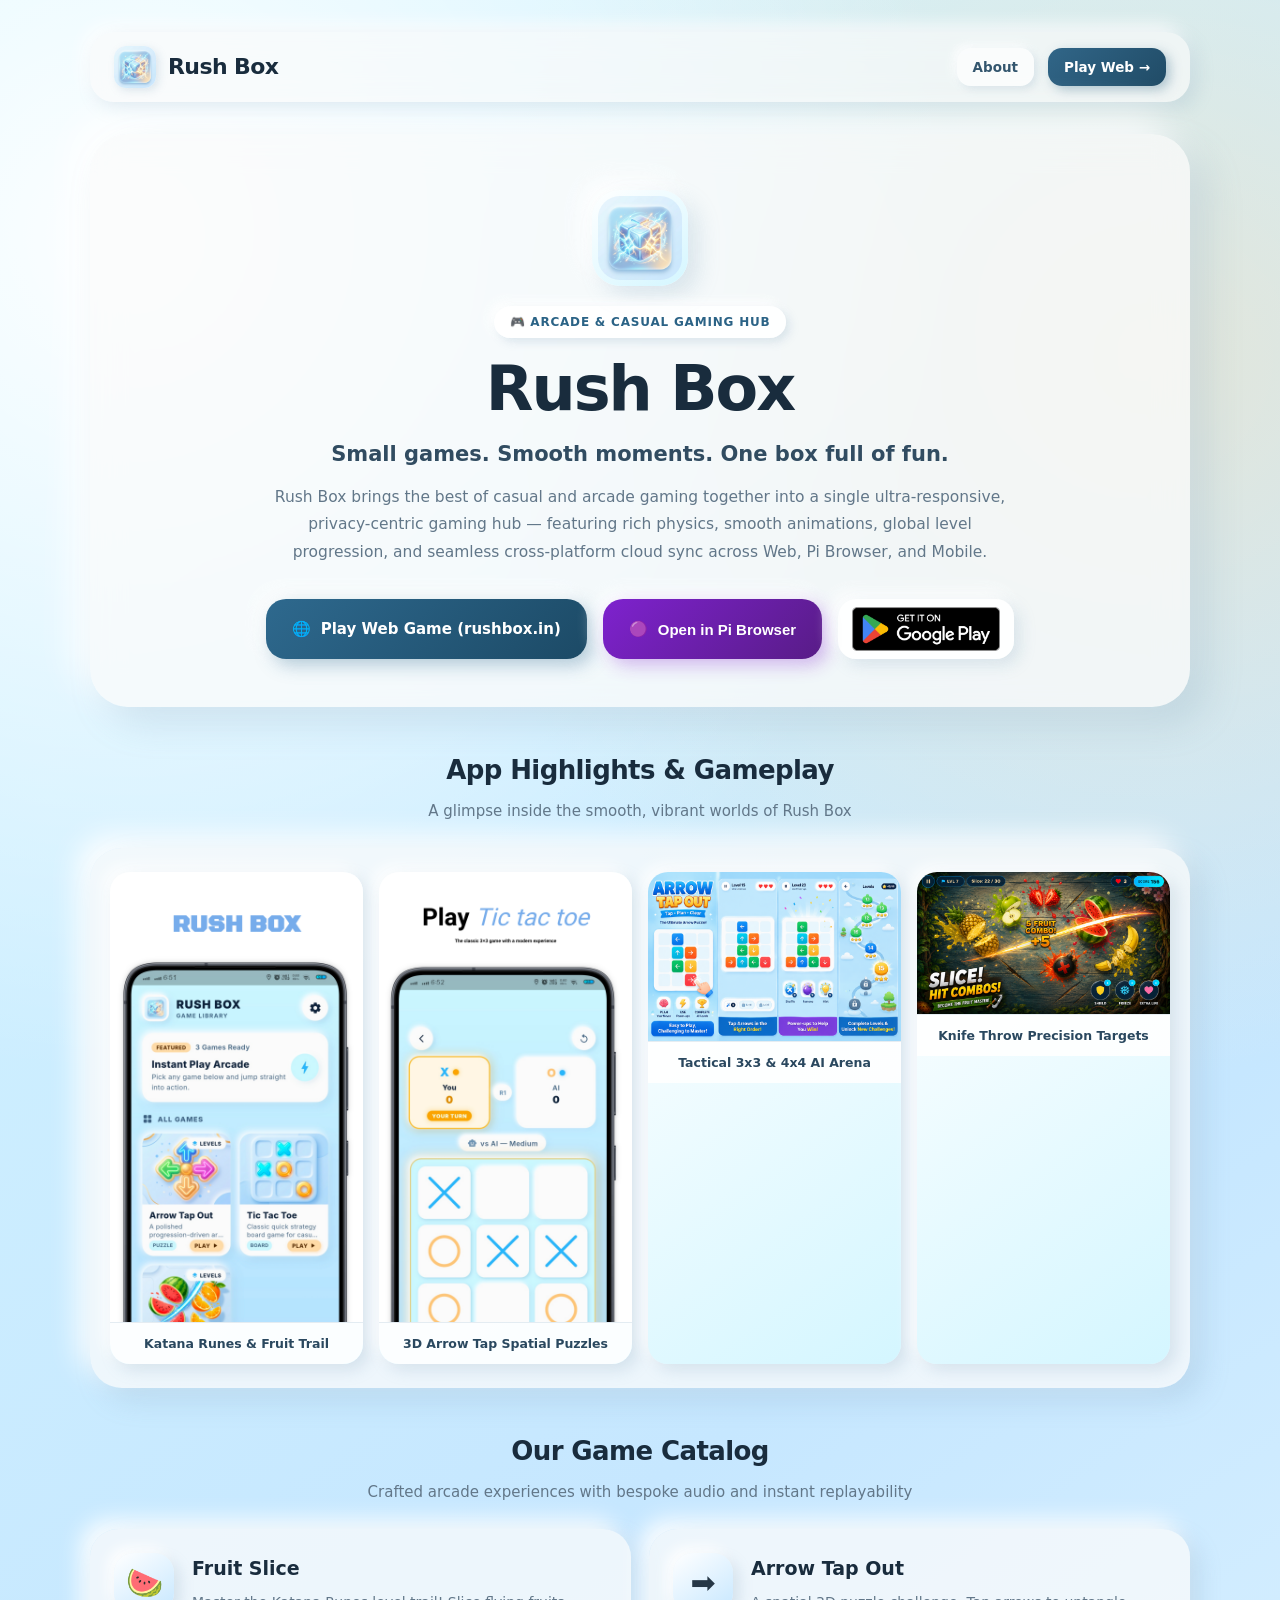
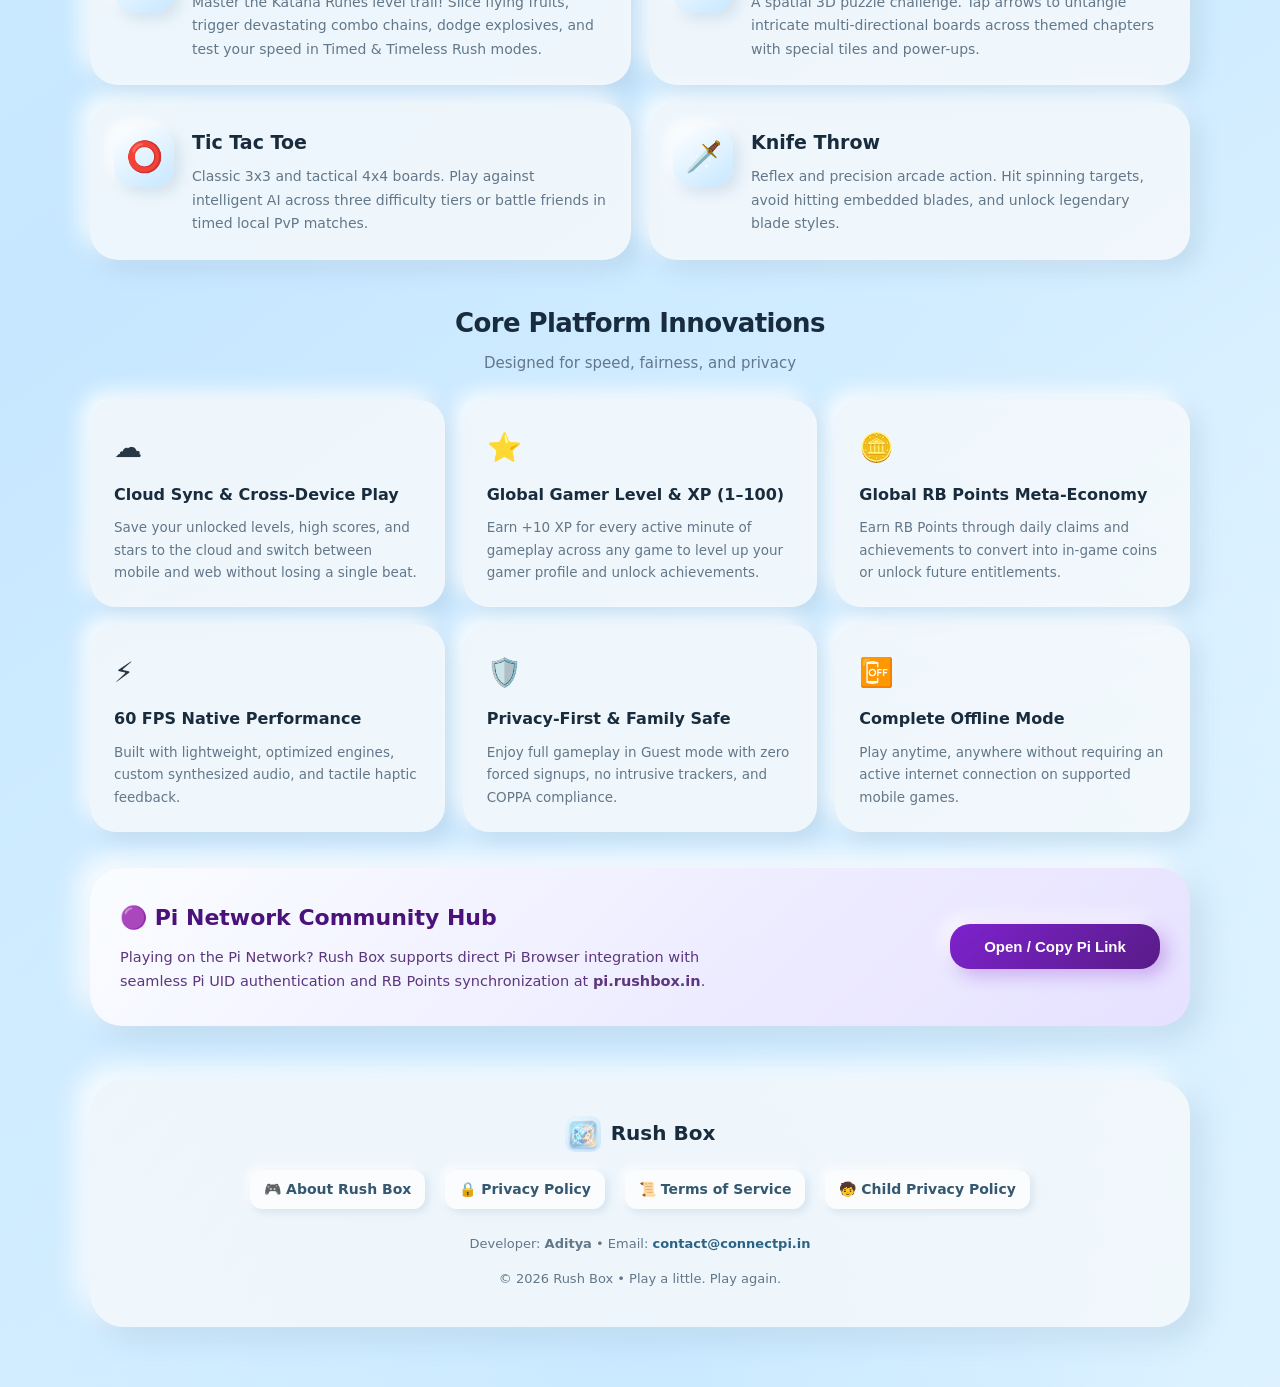
==== index.html @ e5e5df6c "update" ====
<!DOCTYPE html>
<html lang="en">
<head>
<meta charset="UTF-8">
<meta name="viewport" content="width=device-width, initial-scale=1.0">
<link rel="icon" type="image/png" href="/favicon/favicon-96x96.png" sizes="96x96">
<link rel="icon" type="image/x-icon" href="/favicon/favicon.ico">
<link rel="apple-touch-icon" sizes="180x180" href="/favicon/apple-touch-icon.png">
<link rel="manifest" href="/favicon/site.webmanifest">
<meta name="theme-color" content="#69d0e9">

<meta name="description" content="Rush Box — The ultimate Arcade & Casual Gaming Hub. Play Fruit Slice, Arrow Tap Out, Tic Tac Toe, Knife Throw on Web (rushbox.in), Pi Browser (pi.rushbox.in), or Android.">
<meta name="keywords" content="Rush Box, Casual Games, Arcade Games, Fruit Slice, Arrow Tap Out, Tic Tac Toe, Knife Throw, Pi Network Games, Pi Browser, Android Games">

<!-- Open Graph / WhatsApp / Facebook -->
<meta property="og:type" content="website">
<meta property="og:site_name" content="Rush Box">
<meta property="og:url" content="https://rushbox.in/">
<meta property="og:title" content="Rush Box — Arcade & Casual Gaming Hub">
<meta property="og:description" content="Small games. Smooth moments. One box full of fun. Play on Web (rushbox.in), Pi Browser (pi.rushbox.in), or Android!">
<meta property="og:image" content="https://rushbox.in/assets/logo.png">
<meta property="og:image:secure_url" content="https://rushbox.in/assets/logo.png">
<meta property="og:image:type" content="image/png">
<meta property="og:image:width" content="512">
<meta property="og:image:height" content="512">
<meta property="og:image:alt" content="Rush Box Logo">

<!-- Twitter Card -->
<meta name="twitter:card" content="summary">
<meta name="twitter:title" content="Rush Box — Arcade & Casual Gaming Hub">
<meta name="twitter:description" content="Small games. Smooth moments. One box full of fun. Play on Web, Pi Browser, or Android!">
<meta name="twitter:image" content="https://rushbox.in/assets/logo.png">
<title>Rush Box — Arcade & Casual Gaming Hub</title>
<style>
:root{
  --blue:#C6E7FF;--ice:#D4F6FF;--white:#FBFBFB;--peach:#FFDDAE;
  --text:#263746;--muted:#627789;--dark-blue:#192c3d;
  --accent:#2b6386;--accent-purple:#884cdb;--accent-pi:#9333ea;
  --card-bg:rgba(251,251,251,.74);
  --sd:rgba(119,157,181,.22);--sl:rgba(255,255,255,.94);
}
*{box-sizing:border-box}
html{scroll-behavior:smooth}
body{
  margin:0;min-height:100vh;
  font-family:Inter,system-ui,-apple-system,"Segoe UI",Roboto,sans-serif;
  color:var(--text);
  line-height:1.68;
  background:
    radial-gradient(circle at 10% 8%,rgba(255,255,255,.95),transparent 28%),
    radial-gradient(circle at 90% 12%,rgba(255,221,174,.45),transparent 25%),
    radial-gradient(circle at 50% 100%,rgba(198,231,255,.85),transparent 38%),
    linear-gradient(145deg,var(--ice),var(--blue) 50%,#edfaff);
}

/* Container */
.page{
  width:min(1100px,calc(100% - 32px));
  margin:auto;
  padding:32px 0 60px;
}

/* Header Nav */
.header-nav{
  display:flex;
  justify-content:space-between;
  align-items:center;
  padding:14px 24px;
  border-radius:24px;
  background:rgba(251,251,251,.65);
  box-shadow:6px 6px 18px var(--sd),-6px -6px 18px var(--sl);
  backdrop-filter:blur(12px);
  margin-bottom:32px;
}
.brand{
  display:flex;
  align-items:center;
  gap:12px;
  text-decoration:none;
  color:var(--dark-blue);
}
.brand img{
  width:42px;
  height:42px;
  border-radius:12px;
  box-shadow:3px 3px 8px var(--sd);
}
.brand-name{
  font-size:22px;
  font-weight:900;
  letter-spacing:-.6px;
}
.nav-links{
  display:flex;
  align-items:center;
  gap:14px;
}
.nav-btn{
  text-decoration:none;
  padding:8px 16px;
  border-radius:14px;
  font-size:13.5px;
  font-weight:700;
  color:#33566e;
  background:rgba(255,255,255,.7);
  box-shadow:3px 3px 8px var(--sd),-3px -3px 8px var(--sl);
  transition:all .2s ease;
}
.nav-btn:hover{
  transform:translateY(-2px);
  background:#fff;
  color:#19354a;
}
.nav-btn.primary{
  background:linear-gradient(135deg,#316688,#204b66);
  color:#fff;
  box-shadow:4px 4px 12px rgba(49,102,136,.35);
}
.nav-btn.primary:hover{
  background:linear-gradient(135deg,#3c7b9e,#275b7a);
  color:#fff;
}

/* Hero Section */
.hero{
  text-align:center;
  padding:56px 28px 48px;
  border-radius:38px;
  background:rgba(251,251,251,.74);
  box-shadow:16px 16px 36px var(--sd),-16px -16px 36px var(--sl);
  backdrop-filter:blur(16px);
  position:relative;
  overflow:hidden;
}
.hero-badge{
  display:inline-flex;
  align-items:center;
  gap:6px;
  padding:6px 16px;
  border-radius:24px;
  font-size:12px;
  font-weight:800;
  letter-spacing:.8px;
  text-transform:uppercase;
  color:var(--accent);
  background:rgba(255,255,255,.88);
  box-shadow:4px 4px 10px var(--sd),-4px -4px 10px var(--sl);
  margin-bottom:18px;
}
.hero-logo{
  width:96px;
  height:96px;
  margin:0 auto 20px;
  border-radius:28px;
  display:grid;
  place-items:center;
  background:linear-gradient(145deg,#fff,var(--ice));
  box-shadow:10px 10px 22px var(--sd),-10px -10px 22px var(--sl);
  transition:transform .35s ease;
}
.hero-logo img{
  width:84px;
  height:84px;
  border-radius:22px;
  object-fit:cover;
}
.hero-logo:hover{
  transform:scale(1.06) rotate(4deg);
}
h1{
  margin:0;
  font-size:clamp(38px,6.5vw,62px);
  letter-spacing:-2px;
  line-height:1.08;
  color:var(--dark-blue);
}
.tagline{
  max-width:740px;
  margin:16px auto 0;
  font-size:21px;
  font-weight:700;
  color:#314c61;
  line-height:1.45;
}
.hero-desc{
  max-width:760px;
  margin:14px auto 0;
  font-size:15.5px;
  line-height:1.8;
  color:var(--muted);
}

/* CTA Action Bar */
.cta-group{
  display:flex;
  justify-content:center;
  flex-wrap:wrap;
  gap:16px;
  margin-top:32px;
}
.cta-btn{
  display:inline-flex;
  align-items:center;
  justify-content:center;
  gap:10px;
  padding:14px 26px;
  border-radius:20px;
  font-size:15px;
  font-weight:800;
  text-decoration:none;
  cursor:pointer;
  border:none;
  transition:all .25s ease;
}
.cta-btn.play-web{
  background:linear-gradient(135deg,#2e698e,#1c4a66);
  color:#fff;
  box-shadow:6px 6px 18px rgba(46,105,142,.35),-6px -6px 18px var(--sl);
}
.cta-btn.play-web:hover{
  transform:translateY(-3px);
  box-shadow:8px 8px 24px rgba(46,105,142,.45);
}
.cta-btn.play-pi{
  background:linear-gradient(135deg,#7e22ce,#581c87);
  color:#fff;
  box-shadow:6px 6px 18px rgba(126,34,206,.32),-6px -6px 18px var(--sl);
}
.cta-btn.play-pi:hover{
  transform:translateY(-3px);
  box-shadow:8px 8px 24px rgba(126,34,206,.45);
}
.cta-btn.playstore{
  background:rgba(255,255,255,.9);
  padding:8px 14px;
  border-radius:18px;
  box-shadow:6px 6px 16px var(--sd),-6px -6px 16px var(--sl);
}
.cta-btn.playstore img{
  height:44px;
  display:block;
}
.cta-btn.playstore:hover{
  transform:translateY(-3px);
  background:#fff;
  box-shadow:8px 8px 22px var(--sd);
}

/* Sections */
.section{
  margin-top:42px;
}
.section-header{
  text-align:center;
  margin-bottom:24px;
}
.section-title{
  font-size:26px;
  font-weight:900;
  letter-spacing:-.6px;
  color:var(--dark-blue);
  margin:0 0 6px;
}
.section-subtitle{
  font-size:15px;
  color:var(--muted);
  margin:0;
}

/* Screenshots Showcase Carousel */
.screenshots-wrapper{
  padding:24px 20px;
  border-radius:32px;
  background:var(--card-bg);
  box-shadow:12px 12px 28px var(--sd),-12px -12px 28px var(--sl);
}
.screenshots-grid{
  display:grid;
  grid-template-columns:repeat(4,1fr);
  gap:16px;
}
.screenshot-item{
  border-radius:20px;
  overflow:hidden;
  background:linear-gradient(145deg,#fff,var(--ice));
  box-shadow:6px 6px 16px var(--sd),-6px -6px 16px var(--sl);
  transition:transform .28s ease, box-shadow .28s ease;
  position:relative;
}
.screenshot-item:hover{
  transform:translateY(-6px) scale(1.02);
  box-shadow:10px 10px 24px var(--sd);
}
.screenshot-item img{
  width:100%;
  height:auto;
  display:block;
  object-fit:cover;
}
.screenshot-label{
  padding:10px;
  text-align:center;
  font-size:12.5px;
  font-weight:800;
  color:#2a485f;
  background:rgba(255,255,255,.9);
  border-top:1px solid rgba(119,157,181,.18);
}

/* Game Catalog Grid */
.games-grid{
  display:grid;
  grid-template-columns:repeat(2,1fr);
  gap:18px;
}
.game-card{
  padding:24px;
  border-radius:28px;
  background:var(--card-bg);
  box-shadow:9px 9px 22px var(--sd),-9px -9px 22px var(--sl);
  transition:transform .24s ease, box-shadow .24s ease;
  display:flex;
  gap:18px;
  align-items:flex-start;
}
.game-card:hover{
  transform:translateY(-4px);
  box-shadow:12px 12px 28px var(--sd);
}
.game-icon{
  width:60px;height:60px;
  min-width:60px;
  border-radius:20px;
  display:grid;place-items:center;
  font-size:30px;
  background:linear-gradient(145deg,#fff,var(--blue));
  box-shadow:6px 6px 14px var(--sd),-6px -6px 14px var(--sl);
}
.game-info h3{
  margin:0 0 6px;
  font-size:19px;
  font-weight:900;
  color:var(--dark-blue);
}
.game-info p{
  margin:0;
  font-size:14px;
  line-height:1.68;
  color:var(--muted);
}

/* Features Grid */
.features-grid{
  display:grid;
  grid-template-columns:repeat(3,1fr);
  gap:18px;
}
.feature-card{
  padding:24px;
  border-radius:26px;
  background:var(--card-bg);
  box-shadow:8px 8px 20px var(--sd),-8px -8px 20px var(--sl);
  transition:transform .2s ease;
}
.feature-card:hover{
  transform:translateY(-3px);
}
.feature-icon{
  font-size:28px;
  margin-bottom:10px;
}
.feature-card strong{
  display:block;
  font-size:16px;
  font-weight:800;
  color:var(--dark-blue);
  margin-bottom:8px;
}
.feature-card span{
  display:block;
  font-size:13.5px;
  line-height:1.65;
  color:var(--muted);
}

/* Pi Browser Dedicated Card */
.pi-banner{
  margin-top:36px;
  padding:32px 30px;
  border-radius:32px;
  background:linear-gradient(135deg,rgba(255,255,255,.9),rgba(235,220,255,.75));
  box-shadow:12px 12px 28px var(--sd),-12px -12px 28px var(--sl);
  display:flex;
  align-items:center;
  justify-content:space-between;
  gap:24px;
}
.pi-banner-content h3{
  margin:0 0 8px;
  font-size:22px;
  font-weight:900;
  color:#4a127a;
}
.pi-banner-content p{
  margin:0;
  font-size:14.5px;
  color:#5d367e;
  max-width:620px;
}
.pi-btn-group{
  display:flex;
  flex-direction:column;
  gap:10px;
  min-width:210px;
}

/* Modal Popup for Pi Browser */
.modal-overlay{
  position:fixed;
  inset:0;
  background:rgba(20,38,54,.55);
  backdrop-filter:blur(8px);
  display:none;
  place-items:center;
  z-index:9999;
  padding:16px;
}
.modal-overlay.active{
  display:grid;
}
.modal-card{
  width:min(520px,100%);
  background:#fff;
  border-radius:32px;
  padding:34px 28px 28px;
  box-shadow:0 24px 60px rgba(0,0,0,.25);
  text-align:center;
  position:relative;
  animation:popIn .25s ease-out;
}
@keyframes popIn{
  from{transform:scale(.92);opacity:0}
  to{transform:scale(1);opacity:1}
}
.modal-close{
  position:absolute;
  top:18px;
  right:20px;
  width:34px;
  height:34px;
  border-radius:50%;
  background:rgba(0,0,0,.06);
  border:none;
  font-size:18px;
  cursor:pointer;
  display:grid;
  place-items:center;
  color:#555;
  transition:background .2s;
}
.modal-close:hover{
  background:rgba(0,0,0,.12);
}
.modal-icon{
  width:68px;
  height:68px;
  margin:0 auto 16px;
  border-radius:22px;
  background:linear-gradient(135deg,#9333ea,#6b21a8);
  color:#fff;
  font-size:32px;
  display:grid;
  place-items:center;
  box-shadow:0 8px 20px rgba(147,51,234,.35);
}
.modal-card h3{
  margin:0 0 10px;
  font-size:22px;
  font-weight:900;
  color:var(--dark-blue);
}
.modal-card p{
  font-size:14.5px;
  color:var(--muted);
  margin:0 0 20px;
  line-height:1.65;
}
.copy-box{
  display:flex;
  align-items:center;
  background:#f1f5f9;
  border:2px dashed #cbd5e1;
  border-radius:18px;
  padding:8px 10px 8px 16px;
  margin-bottom:18px;
}
.copy-url{
  font-family:monospace;
  font-size:16px;
  font-weight:700;
  color:#334155;
  flex:1;
  text-align:left;
}
.copy-btn{
  background:linear-gradient(135deg,#7e22ce,#581c87);
  color:#fff;
  border:none;
  padding:10px 18px;
  border-radius:12px;
  font-weight:800;
  font-size:13px;
  cursor:pointer;
  transition:opacity .2s;
}
.copy-btn:hover{
  opacity:.9;
}
.steps-list{
  text-align:left;
  background:#f8fafc;
  border-radius:18px;
  padding:16px 20px;
  font-size:13.5px;
  color:#475569;
  line-height:1.7;
  margin-bottom:20px;
}
.steps-list ol{
  margin:0;
  padding-left:20px;
}
.direct-open-btn{
  display:inline-block;
  width:100%;
  padding:14px;
  border-radius:16px;
  background:linear-gradient(135deg,#2e698e,#1c4a66);
  color:#fff;
  text-decoration:none;
  font-weight:800;
  font-size:14px;
}

/* Toast notification */
.toast{
  position:fixed;
  bottom:30px;
  left:50%;
  transform:translateX(-50%) translateY(100px);
  background:#1e293b;
  color:#fff;
  padding:12px 24px;
  border-radius:30px;
  font-size:14px;
  font-weight:700;
  box-shadow:0 10px 25px rgba(0,0,0,.3);
  opacity:0;
  transition:all .3s ease;
  z-index:10000;
  display:flex;
  align-items:center;
  gap:8px;
}
.toast.show{
  transform:translateX(-50%) translateY(0);
  opacity:1;
}

/* Footer */
.footer{
  margin-top:54px;
  padding:36px 28px 24px;
  border-radius:34px;
  background:rgba(251,251,251,.72);
  box-shadow:12px 12px 28px var(--sd),-12px -12px 28px var(--sl);
  text-align:center;
}
.footer-logo-row{
  display:flex;
  align-items:center;
  justify-content:center;
  gap:10px;
  margin-bottom:16px;
}
.footer-logo-row img{
  width:36px;
  height:36px;
  border-radius:10px;
}
.footer-logo-row span{
  font-size:20px;
  font-weight:900;
  color:var(--dark-blue);
}
.footer-links{
  display:flex;
  justify-content:center;
  flex-wrap:wrap;
  gap:12px 20px;
  margin:18px 0;
}
.footer-link{
  display:inline-flex;
  align-items:center;
  gap:6px;
  text-decoration:none;
  font-size:14px;
  font-weight:700;
  color:#355870;
  padding:8px 14px;
  border-radius:12px;
  background:rgba(255,255,255,.7);
  box-shadow:3px 3px 8px var(--sd),-3px -3px 8px var(--sl);
  transition:all .2s;
}
.footer-link:hover{
  transform:translateY(-2px);
  background:#fff;
  color:#153449;
}
.footer-copy{
  margin-top:24px;
  font-size:13px;
  color:var(--muted);
}

/* Responsive queries */
@media(max-width:900px){
  .screenshots-grid{grid-template-columns:repeat(2,1fr)}
  .features-grid{grid-template-columns:repeat(2,1fr)}
  .pi-banner{flex-direction:column;text-align:center}
  .pi-btn-group{width:100%}
}
@media(max-width:650px){
  .page{width:calc(100% - 20px);padding-top:16px}
  .header-nav{padding:12px 16px}
  .hero{padding:40px 18px;border-radius:30px}
  .tagline{font-size:18px}
  .hero-logo{width:80px;height:80px;border-radius:24px}
  .hero-logo img{width:70px;height:70px}
  .cta-group{flex-direction:column;align-items:stretch}
  .cta-btn{width:100%}
  .screenshots-grid{grid-template-columns:repeat(2,1fr)}
  .games-grid{grid-template-columns:1fr}
  .features-grid{grid-template-columns:1fr}
  .feature-card{padding:20px}
}
</style>
</head>
<body>

<div class="page">

  <!-- Header Navigation Bar -->
  <header class="header-nav">
    <a href="/" class="brand">
      <img src="/assets/logo.png" alt="Rush Box Logo" onerror="this.src='/favicon/favicon-96x96.png'">
      <span class="brand-name">Rush Box</span>
    </a>
    <nav class="nav-links">
      <a href="/about" class="nav-btn">About</a>
      <a href="https://rushbox.in" target="_blank" rel="noopener" class="nav-btn primary">Play Web &rarr;</a>
    </nav>
  </header>

  <!-- Hero Section -->
  <main>
    <section class="hero">
      <div class="hero-logo">
        <img src="/assets/logo.png" alt="Rush Box" onerror="this.src='/favicon/favicon-96x96.png'">
      </div>
      <div class="hero-badge">🎮 Arcade & Casual Gaming Hub</div>
      <h1>Rush Box</h1>
      <p class="tagline">Small games. Smooth moments. One box full of fun.</p>
      <p class="hero-desc">
        Rush Box brings the best of casual and arcade gaming together into a single ultra-responsive, privacy-centric gaming hub — featuring rich physics, smooth animations, global level progression, and seamless cross-platform cloud sync across Web, Pi Browser, and Mobile.
      </p>

      <!-- Multi-Platform Call to Actions -->
      <div class="cta-group">
        <!-- Play on Web -->
        <a href="https://rushbox.in" target="_blank" rel="noopener" class="cta-btn play-web">
          <span>🌐</span> Play Web Game (rushbox.in)
        </a>

        <!-- Open in Pi Browser -->
        <button type="button" class="cta-btn play-pi" onclick="openPiBrowserHandler()">
          <span>🟣</span> Open in Pi Browser
        </button>

        <!-- Google Play Store -->
        <a href="https://play.google.com/store/apps/details?id=com.connectpi.bladerush" target="_blank" rel="noopener" class="cta-btn playstore" title="Get it on Google Play">
          <img src="/assets/GetItOnGooglePlay_Badge_Web_color_English.png" alt="Get it on Google Play">
        </a>
      </div>
    </section>

    <!-- App Screenshots Showcase -->
    <section class="section">
      <div class="section-header">
        <h2 class="section-title">App Highlights & Gameplay</h2>
        <p class="section-subtitle">A glimpse inside the smooth, vibrant worlds of Rush Box</p>
      </div>
      <div class="screenshots-wrapper">
        <div class="screenshots-grid">
          
          <div class="screenshot-item">
            <img src="/assets/01.png" alt="Rush Box Screenshot 1" loading="lazy">
            <div class="screenshot-label">Katana Runes & Fruit Trail</div>
          </div>

          <div class="screenshot-item">
            <img src="/assets/02.png" alt="Rush Box Screenshot 2" loading="lazy">
            <div class="screenshot-label">3D Arrow Tap Spatial Puzzles</div>
          </div>

          <div class="screenshot-item">
            <img src="/assets/03.png" alt="Rush Box Screenshot 3" loading="lazy">
            <div class="screenshot-label">Tactical 3x3 & 4x4 AI Arena</div>
          </div>

          <div class="screenshot-item">
            <img src="/assets/04.png" alt="Rush Box Screenshot 4" loading="lazy">
            <div class="screenshot-label">Knife Throw Precision Targets</div>
          </div>

        </div>
      </div>
    </section>

    <!-- Game Catalog -->
    <section class="section">
      <div class="section-header">
        <h2 class="section-title">Our Game Catalog</h2>
        <p class="section-subtitle">Crafted arcade experiences with bespoke audio and instant replayability</p>
      </div>
      <div class="games-grid">

        <!-- Fruit Slice -->
        <article class="game-card">
          <div class="game-icon">🍉</div>
          <div class="game-info">
            <h3>Fruit Slice</h3>
            <p>Master the Katana Runes level trail! Slice flying fruits, trigger devastating combo chains, dodge explosives, and test your speed in Timed & Timeless Rush modes.</p>
          </div>
        </article>

        <!-- Arrow Tap Out -->
        <article class="game-card">
          <div class="game-icon">➡️</div>
          <div class="game-info">
            <h3>Arrow Tap Out</h3>
            <p>A spatial 3D puzzle challenge. Tap arrows to untangle intricate multi-directional boards across themed chapters with special tiles and power-ups.</p>
          </div>
        </article>

        <!-- Tic Tac Toe -->
        <article class="game-card">
          <div class="game-icon">⭕</div>
          <div class="game-info">
            <h3>Tic Tac Toe</h3>
            <p>Classic 3x3 and tactical 4x4 boards. Play against intelligent AI across three difficulty tiers or battle friends in timed local PvP matches.</p>
          </div>
        </article>

        <!-- Knife Throw -->
        <article class="game-card">
          <div class="game-icon">🗡️</div>
          <div class="game-info">
            <h3>Knife Throw</h3>
            <p>Reflex and precision arcade action. Hit spinning targets, avoid hitting embedded blades, and unlock legendary blade styles.</p>
          </div>
        </article>

      </div>
    </section>

    <!-- Core Platform Features -->
    <section class="section">
      <div class="section-header">
        <h2 class="section-title">Core Platform Innovations</h2>
        <p class="section-subtitle">Designed for speed, fairness, and privacy</p>
      </div>
      <div class="features-grid">

        <div class="feature-card">
          <div class="feature-icon">☁️</div>
          <strong>Cloud Sync & Cross-Device Play</strong>
          <span>Save your unlocked levels, high scores, and stars to the cloud and switch between mobile and web without losing a single beat.</span>
        </div>

        <div class="feature-card">
          <div class="feature-icon">⭐</div>
          <strong>Global Gamer Level & XP (1–100)</strong>
          <span>Earn +10 XP for every active minute of gameplay across any game to level up your gamer profile and unlock achievements.</span>
        </div>

        <div class="feature-card">
          <div class="feature-icon">🪙</div>
          <strong>Global RB Points Meta-Economy</strong>
          <span>Earn RB Points through daily claims and achievements to convert into in-game coins or unlock future entitlements.</span>
        </div>

        <div class="feature-card">
          <div class="feature-icon">⚡</div>
          <strong>60 FPS Native Performance</strong>
          <span>Built with lightweight, optimized engines, custom synthesized audio, and tactile haptic feedback.</span>
        </div>

        <div class="feature-card">
          <div class="feature-icon">🛡️</div>
          <strong>Privacy-First & Family Safe</strong>
          <span>Enjoy full gameplay in Guest mode with zero forced signups, no intrusive trackers, and COPPA compliance.</span>
        </div>

        <div class="feature-card">
          <div class="feature-icon">📴</div>
          <strong>Complete Offline Mode</strong>
          <span>Play anytime, anywhere without requiring an active internet connection on supported mobile games.</span>
        </div>

      </div>
    </section>

    <!-- Dedicated Pi Browser Integration Card -->
    <section class="pi-banner">
      <div class="pi-banner-content">
        <h3>🟣 Pi Network Community Hub</h3>
        <p>
          Playing on the Pi Network? Rush Box supports direct Pi Browser integration with seamless Pi UID authentication and RB Points synchronization at <strong>pi.rushbox.in</strong>.
        </p>
      </div>
      <div class="pi-btn-group">
        <button type="button" class="cta-btn play-pi" onclick="openPiBrowserHandler()">
          Open / Copy Pi Link
        </button>
      </div>
    </section>
  </main>

  <!-- Footer Navigation Links -->
  <footer class="footer">
    <div class="footer-logo-row">
      <img src="/assets/logo.png" alt="Rush Box Logo" onerror="this.src='/favicon/favicon-96x96.png'">
      <span>Rush Box</span>
    </div>

    <div class="footer-links">
      <a href="/about" class="footer-link">🎮 About Rush Box</a>
      <a href="/privacy" class="footer-link">🔒 Privacy Policy</a>
      <a href="/terms" class="footer-link">📜 Terms of Service</a>
      <a href="/child-policy" class="footer-link">🧒 Child Privacy Policy</a>
    </div>

    <div class="footer-copy">
      <p>Developer: <strong>Aditya</strong> • Email: <a href="mailto:contact@connectpi.in" style="color:var(--accent);text-decoration:none;font-weight:700;">contact@connectpi.in</a></p>
      <p style="margin-top:6px;">&copy; 2026 Rush Box • Play a little. Play again.</p>
    </div>
  </footer>

</div>

<!-- Pi Browser Modal Dialog -->
<div id="piModal" class="modal-overlay" onclick="handleModalBackdropClick(event)">
  <div class="modal-card">
    <button type="button" class="modal-close" onclick="closePiModal()" aria-label="Close">&times;</button>
    <div class="modal-icon">π</div>
    <h3>Open in Pi Browser</h3>
    <p>
      Rush Box is available for Pi Network Pioneers. You can launch it using the Pi custom schema or copy the link to paste into Pi Browser:
    </p>

    <!-- Copy URL Box -->
    <div class="copy-box">
      <span class="copy-url" id="piUrlText">pi.rushbox.in</span>
      <button type="button" class="copy-btn" onclick="copyPiLink()">📋 Copy</button>
    </div>

    <!-- Instruction Steps -->
    <div class="steps-list">
      <ol>
        <li>Open the <strong>Pi Browser</strong> app on your device.</li>
        <li>Paste <strong>pi.rushbox.in</strong> into the top address bar.</li>
        <li>Enjoy Rush Box with Pi Network verification!</li>
      </ol>
    </div>

    <!-- Direct Launch Button -->
    <a href="pi://pi.rushbox.in" class="direct-open-btn" onclick="trackPiLaunch()">
      🚀 Try Direct Open (pi://pi.rushbox.in)
    </a>
  </div>
</div>

<!-- Toast Notification -->
<div id="toast" class="toast">
  <span>✅</span>
  <span id="toastMsg">Link copied to clipboard!</span>
</div>

<!-- Interactive Scripts for Pi Link & Copy Handling -->
<script>
function openPiBrowserHandler() {
  const isMobile = /iPhone|iPad|iPod|Android/i.test(navigator.userAgent);
  
  // Attempt to trigger schema on mobile devices
  if (isMobile) {
    window.location.href = 'pi://pi.rushbox.in';
  }
  
  // Always display instructions modal with copy link
  openPiModal();
}

function openPiModal() {
  document.getElementById('piModal').classList.add('active');
}

function closePiModal() {
  document.getElementById('piModal').classList.remove('active');
}

function handleModalBackdropClick(event) {
  if (event.target === document.getElementById('piModal')) {
    closePiModal();
  }
}

function copyPiLink() {
  const url = 'pi.rushbox.in';
  if (navigator.clipboard && navigator.clipboard.writeText) {
    navigator.clipboard.writeText(url).then(() => {
      showToast('Copied pi.rushbox.in! Paste it in Pi Browser.');
    }).catch(() => {
      fallbackCopy(url);
    });
  } else {
    fallbackCopy(url);
  }
}

function fallbackCopy(text) {
  const textArea = document.createElement('textarea');
  textArea.value = text;
  document.body.appendChild(textArea);
  textArea.select();
  try {
    document.execCommand('copy');
    showToast('Copied pi.rushbox.in! Paste it in Pi Browser.');
  } catch (err) {
    showToast('Failed to copy. Please manually copy pi.rushbox.in');
  }
  document.body.removeChild(textArea);
}

function showToast(msg) {
  const toast = document.getElementById('toast');
  const toastMsg = document.getElementById('toastMsg');
  toastMsg.textContent = msg;
  toast.classList.add('show');
  setTimeout(() => {
    toast.classList.remove('show');
  }, 3500);
}

function trackPiLaunch() {
  showToast('Launching Pi Browser...');
}

// Close modal with ESC key
document.addEventListener('keydown', function(e) {
  if (e.key === 'Escape') {
    closePiModal();
  }
});
</script>

</body>
</html>
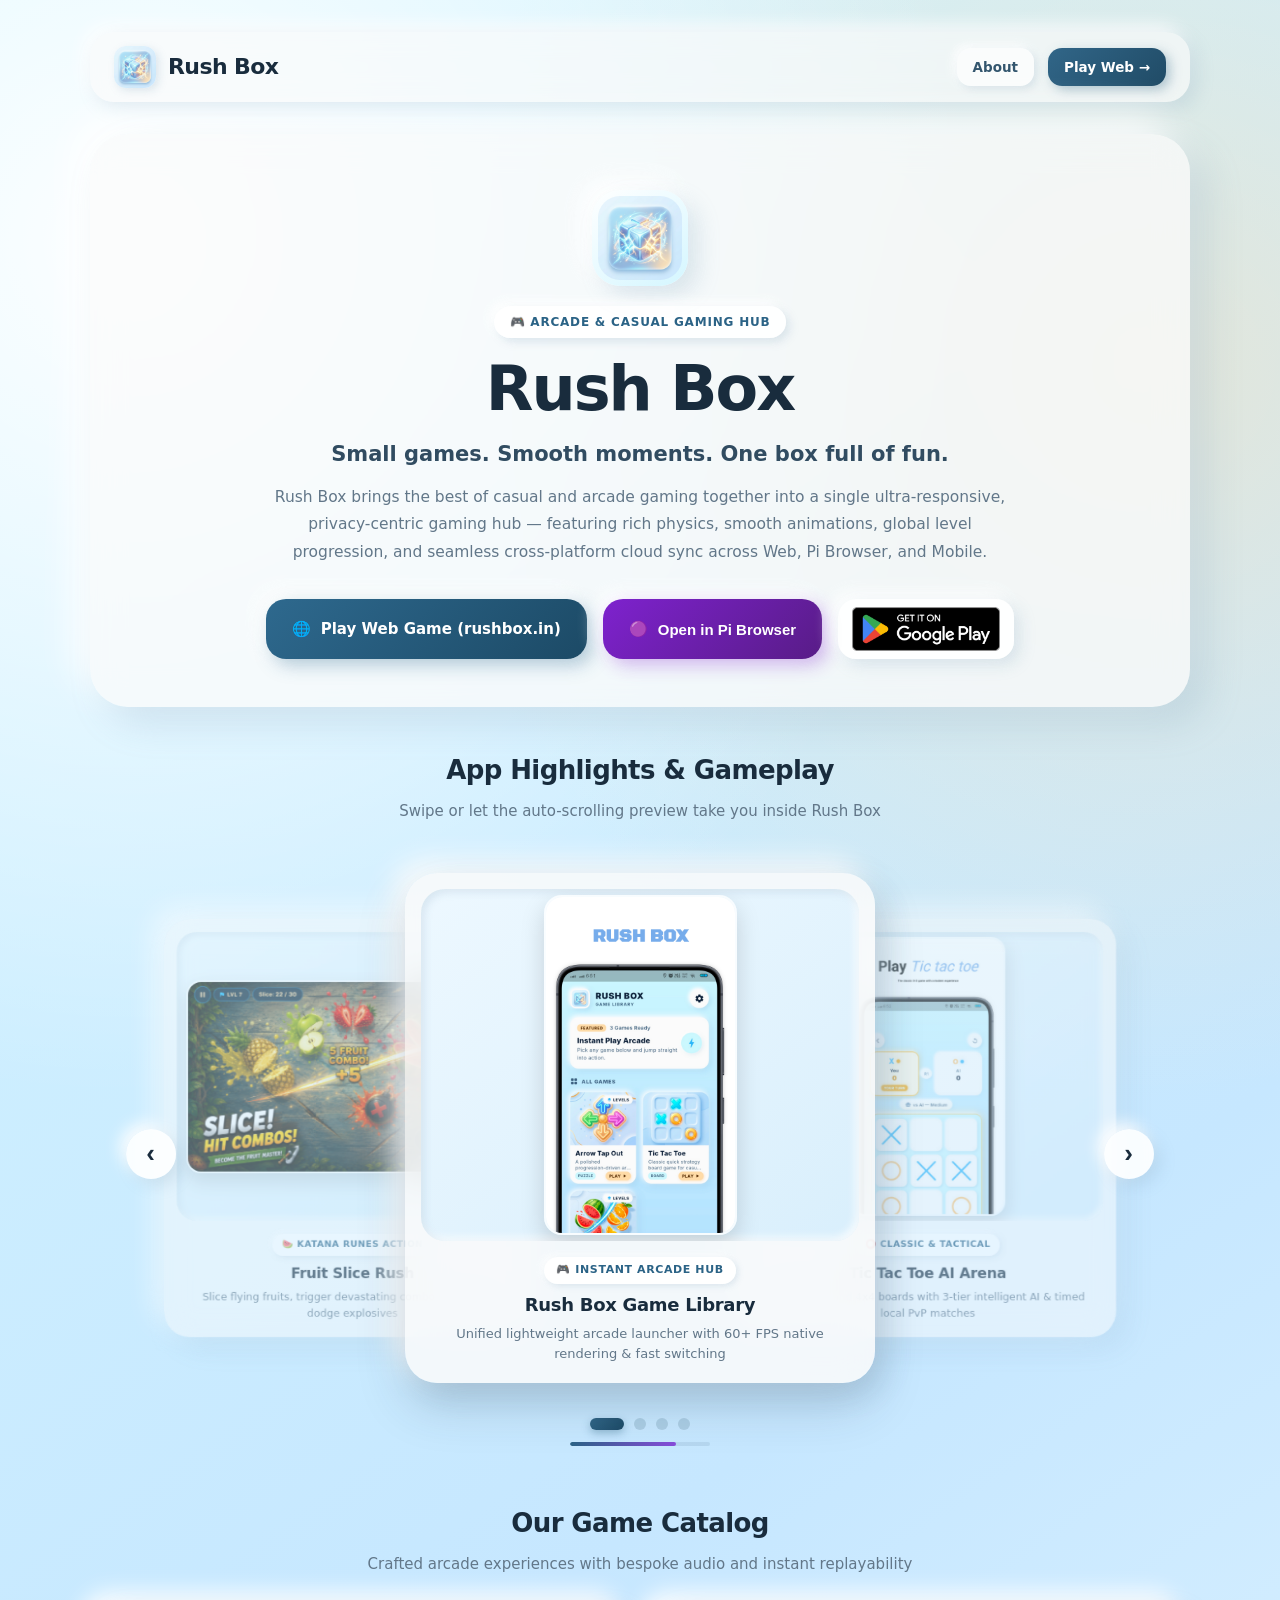
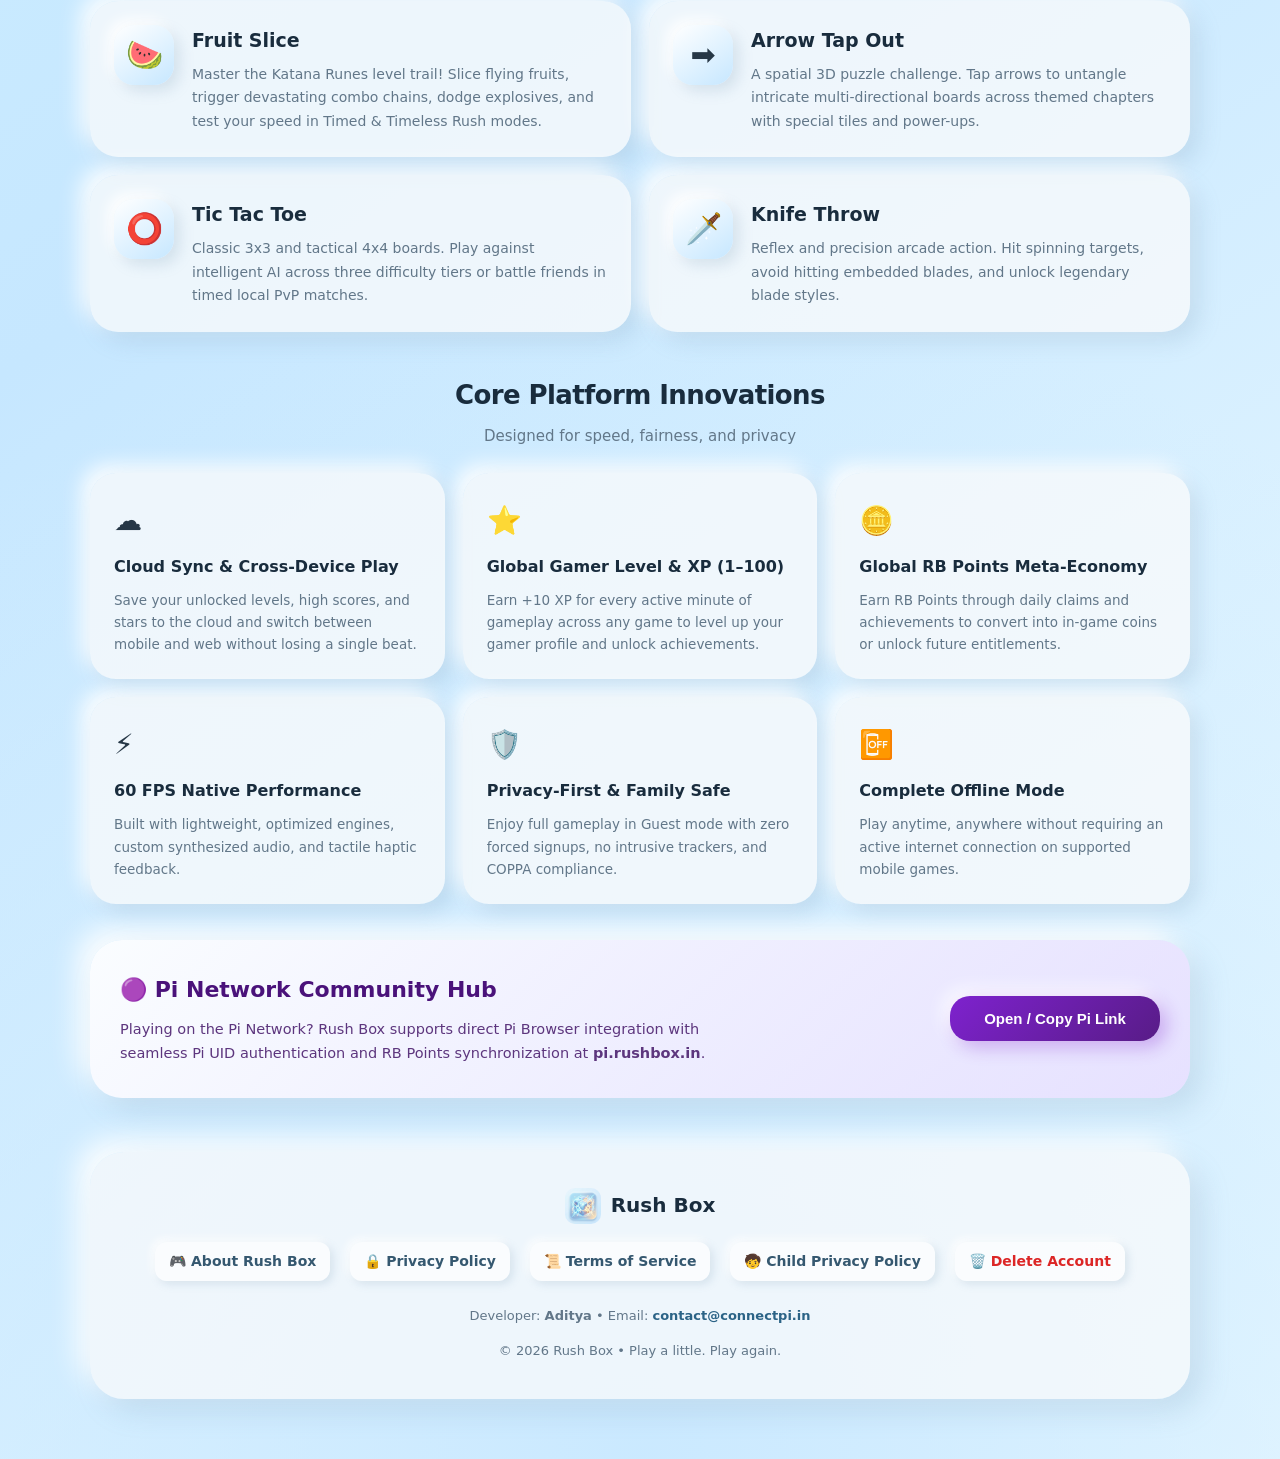
==== commit a7bf02de: "delete account" ====
--- a/index.html
+++ b/index.html
@@ -267,44 +267,228 @@
   margin:0;
 }
 
-/* Screenshots Showcase Carousel */
-.screenshots-wrapper{
-  padding:24px 20px;
+/* 3D Center-Stage Looping Carousel Showcase */
+.showcase-section{
+  position:relative;
+  margin-top:42px;
+}
+.carousel-container{
+  position:relative;
+  width:100%;
+  max-width:1040px;
+  margin:0 auto;
+  padding:10px 0 14px;
+  user-select:none;
+}
+.carousel-viewport{
+  position:relative;
+  width:100%;
+  height:540px;
+  perspective:1200px;
+  perspective-origin:center center;
+  display:flex;
+  align-items:center;
+  justify-content:center;
+  overflow:visible;
+}
+.carousel-track{
+  position:relative;
+  width:100%;
+  height:100%;
+  display:flex;
+  align-items:center;
+  justify-content:center;
+}
+.carousel-slide{
+  position:absolute;
+  width:min(470px, 86vw);
+  height:510px;
   border-radius:32px;
-  background:var(--card-bg);
-  box-shadow:12px 12px 28px var(--sd),-12px -12px 28px var(--sl);
-}
-.screenshots-grid{
+  background:rgba(251,251,251,.85);
+  box-shadow:14px 14px 34px var(--sd), -14px -14px 34px var(--sl);
+  backdrop-filter:blur(18px);
+  padding:16px 16px 20px;
+  display:flex;
+  flex-direction:column;
+  cursor:pointer;
+  transition:all .55s cubic-bezier(.25,1,.5,1);
+  transform-style:preserve-3d;
+  will-change:transform, opacity, filter;
+}
+
+/* Slide 3D Positions */
+.carousel-slide.active{
+  transform:translateX(0) scale(1) translateZ(0);
+  opacity:1;
+  z-index:10;
+  cursor:default;
+  filter:none;
+  box-shadow:0 22px 50px rgba(38,55,70,.18), 12px 12px 28px var(--sd), -12px -12px 28px var(--sl);
+}
+.carousel-slide.prev{
+  transform:translateX(calc(-58% - 15px)) scale(.82) translateZ(-80px) rotateY(12deg);
+  opacity:.58;
+  z-index:5;
+  filter:blur(.6px);
+}
+.carousel-slide.next{
+  transform:translateX(calc(58% + 15px)) scale(.82) translateZ(-80px) rotateY(-12deg);
+  opacity:.58;
+  z-index:5;
+  filter:blur(.6px);
+}
+.carousel-slide.hidden{
+  transform:translateX(0) scale(.65) translateZ(-160px);
+  opacity:0;
+  z-index:1;
+  pointer-events:none;
+}
+
+/* Slide Media Container (Fixes Aspect Ratio differences) */
+.slide-media-box{
+  flex:1;
+  width:100%;
+  min-height:0;
+  border-radius:24px;
+  background:linear-gradient(145deg,#edf8ff,#d9effc);
+  box-shadow:inset 3px 3px 8px rgba(119,157,181,.2), inset -3px -3px 8px rgba(255,255,255,.9);
+  display:flex;
+  align-items:center;
+  justify-content:center;
+  padding:12px;
+  overflow:hidden;
+  position:relative;
+}
+.slide-media-box img{
+  max-width:100%;
+  max-height:100%;
+  width:auto;
+  height:auto;
+  object-fit:contain;
+  border-radius:18px;
+  box-shadow:0 10px 24px rgba(0,0,0,.15);
+  transition:transform .35s ease;
+}
+.carousel-slide.active:hover .slide-media-box img{
+  transform:scale(1.03);
+}
+
+.slide-media-box.portrait img{
+  max-height:340px;
+  border:2px solid rgba(255,255,255,.75);
+}
+.slide-media-box.landscape img{
+  max-height:290px;
+  width:100%;
+  object-fit:cover;
+  border:2px solid rgba(255,255,255,.75);
+}
+
+/* Slide Caption */
+.slide-caption{
+  padding:14px 10px 0;
+  text-align:center;
+}
+.slide-badge{
+  display:inline-block;
+  font-size:11px;
+  font-weight:800;
+  letter-spacing:.6px;
+  text-transform:uppercase;
+  color:var(--accent);
+  background:rgba(255,255,255,.92);
+  padding:4px 12px;
+  border-radius:14px;
+  box-shadow:2px 2px 6px var(--sd), -2px -2px 6px var(--sl);
+  margin-bottom:6px;
+}
+.slide-caption h3{
+  margin:0 0 4px;
+  font-size:18px;
+  font-weight:900;
+  color:var(--dark-blue);
+  letter-spacing:-.3px;
+}
+.slide-caption p{
+  margin:0;
+  font-size:13px;
+  color:var(--muted);
+  line-height:1.5;
+  display:-webkit-box;
+  -webkit-line-clamp:2;
+  -webkit-box-orient:vertical;
+  overflow:hidden;
+}
+
+/* Navigation Arrow Buttons */
+.carousel-btn{
+  position:absolute;
+  top:50%;
+  transform:translateY(-50%);
+  width:50px;
+  height:50px;
+  border-radius:50%;
+  background:rgba(255,255,255,.9);
+  border:none;
+  font-size:26px;
+  font-weight:700;
+  color:var(--dark-blue);
+  cursor:pointer;
   display:grid;
-  grid-template-columns:repeat(4,1fr);
-  gap:16px;
-}
-.screenshot-item{
-  border-radius:20px;
+  place-items:center;
+  box-shadow:6px 6px 16px var(--sd), -6px -6px 16px var(--sl);
+  backdrop-filter:blur(8px);
+  z-index:25;
+  transition:all .22s ease;
+}
+.carousel-btn:hover{
+  background:#fff;
+  transform:translateY(-50%) scale(1.1);
+  box-shadow:8px 8px 22px var(--sd);
+  color:#102538;
+}
+.carousel-btn.prev{left:6px}
+.carousel-btn.next{right:6px}
+
+/* Dots Navigation */
+.carousel-dots{
+  display:flex;
+  justify-content:center;
+  align-items:center;
+  gap:10px;
+  margin-top:20px;
+}
+.carousel-dot{
+  width:12px;
+  height:12px;
+  border-radius:6px;
+  background:rgba(119,157,181,.35);
+  border:none;
+  cursor:pointer;
+  transition:all .3s ease;
+  padding:0;
+}
+.carousel-dot.active{
+  width:34px;
+  background:linear-gradient(135deg,#316688,#1c4a66);
+  box-shadow:0 3px 8px rgba(49,102,136,.4);
+}
+
+/* Auto-scroll progress line */
+.carousel-progress{
+  width:140px;
+  height:4px;
+  background:rgba(119,157,181,.2);
+  border-radius:2px;
+  margin:12px auto 0;
   overflow:hidden;
-  background:linear-gradient(145deg,#fff,var(--ice));
-  box-shadow:6px 6px 16px var(--sd),-6px -6px 16px var(--sl);
-  transition:transform .28s ease, box-shadow .28s ease;
-  position:relative;
-}
-.screenshot-item:hover{
-  transform:translateY(-6px) scale(1.02);
-  box-shadow:10px 10px 24px var(--sd);
-}
-.screenshot-item img{
-  width:100%;
-  height:auto;
-  display:block;
-  object-fit:cover;
-}
-.screenshot-label{
-  padding:10px;
-  text-align:center;
-  font-size:12.5px;
-  font-weight:800;
-  color:#2a485f;
-  background:rgba(255,255,255,.9);
-  border-top:1px solid rgba(119,157,181,.18);
+}
+.carousel-progress-bar{
+  width:0%;
+  height:100%;
+  background:linear-gradient(90deg,var(--accent),#884cdb);
+  border-radius:2px;
+  transition:width .08s linear;
 }
 
 /* Game Catalog Grid */
@@ -696,35 +880,83 @@
       </div>
     </section>
 
-    <!-- App Screenshots Showcase -->
-    <section class="section">
+    <!-- 3D Center-Stage Looping Showcase Carousel -->
+    <section class="section showcase-section">
       <div class="section-header">
         <h2 class="section-title">App Highlights & Gameplay</h2>
-        <p class="section-subtitle">A glimpse inside the smooth, vibrant worlds of Rush Box</p>
+        <p class="section-subtitle">Swipe or let the auto-scrolling preview take you inside Rush Box</p>
       </div>
-      <div class="screenshots-wrapper">
-        <div class="screenshots-grid">
-          
-          <div class="screenshot-item">
-            <img src="/assets/01.png" alt="Rush Box Screenshot 1" loading="lazy">
-            <div class="screenshot-label">Katana Runes & Fruit Trail</div>
+
+      <div class="carousel-container" id="showcaseCarousel">
+        <div class="carousel-viewport">
+          <div class="carousel-track" id="carouselTrack">
+            
+            <!-- Slide 1: Rush Box Library (Portrait 01.png) -->
+            <div class="carousel-slide active" data-index="0" onclick="handleSlideClick(0)">
+              <div class="slide-media-box portrait">
+                <img src="/assets/01.png" alt="Rush Box Instant Play Arcade Hub" loading="eager">
+              </div>
+              <div class="slide-caption">
+                <span class="slide-badge">🎮 Instant Arcade Hub</span>
+                <h3>Rush Box Game Library</h3>
+                <p>Unified lightweight arcade launcher with 60+ FPS native rendering & fast switching</p>
+              </div>
+            </div>
+
+            <!-- Slide 2: Tic Tac Toe (Portrait 02.png) -->
+            <div class="carousel-slide next" data-index="1" onclick="handleSlideClick(1)">
+              <div class="slide-media-box portrait">
+                <img src="/assets/02.png" alt="Tic Tac Toe AI Arena" loading="lazy">
+              </div>
+              <div class="slide-caption">
+                <span class="slide-badge">⭕ Classic & Tactical</span>
+                <h3>Tic Tac Toe AI Arena</h3>
+                <p>Classic 3x3 and 4x4 boards with 3-tier intelligent AI & timed local PvP matches</p>
+              </div>
+            </div>
+
+            <!-- Slide 3: Arrow Tap Out (Landscape 03.png) -->
+            <div class="carousel-slide hidden" data-index="2" onclick="handleSlideClick(2)">
+              <div class="slide-media-box landscape">
+                <img src="/assets/03.png" alt="Arrow Tap Out Spatial Puzzle" loading="lazy">
+              </div>
+              <div class="slide-caption">
+                <span class="slide-badge">➡️ 3D Spatial Puzzle</span>
+                <h3>Arrow Tap Out Trail</h3>
+                <p>Untangle intricate multi-directional arrow boards across themed chapters & levels</p>
+              </div>
+            </div>
+
+            <!-- Slide 4: Fruit Slice (Landscape 04.png) -->
+            <div class="carousel-slide prev" data-index="3" onclick="handleSlideClick(3)">
+              <div class="slide-media-box landscape">
+                <img src="/assets/04.png" alt="Fruit Slice Katana Runes" loading="lazy">
+              </div>
+              <div class="slide-caption">
+                <span class="slide-badge">🍉 Katana Runes Action</span>
+                <h3>Fruit Slice Rush</h3>
+                <p>Slice flying fruits, trigger devastating combo streaks, and dodge explosives</p>
+              </div>
+            </div>
+
           </div>
-
-          <div class="screenshot-item">
-            <img src="/assets/02.png" alt="Rush Box Screenshot 2" loading="lazy">
-            <div class="screenshot-label">3D Arrow Tap Spatial Puzzles</div>
-          </div>
-
-          <div class="screenshot-item">
-            <img src="/assets/03.png" alt="Rush Box Screenshot 3" loading="lazy">
-            <div class="screenshot-label">Tactical 3x3 & 4x4 AI Arena</div>
-          </div>
-
-          <div class="screenshot-item">
-            <img src="/assets/04.png" alt="Rush Box Screenshot 4" loading="lazy">
-            <div class="screenshot-label">Knife Throw Precision Targets</div>
-          </div>
-
+        </div>
+
+        <!-- Navigation Arrow Buttons -->
+        <button type="button" class="carousel-btn prev" onclick="prevSlide()" aria-label="Previous Slide">&lsaquo;</button>
+        <button type="button" class="carousel-btn next" onclick="nextSlide()" aria-label="Next Slide">&rsaquo;</button>
+
+        <!-- Indicator Dots -->
+        <div class="carousel-dots" id="carouselDots">
+          <button type="button" class="carousel-dot active" onclick="goToSlide(0)" aria-label="Slide 1"></button>
+          <button type="button" class="carousel-dot" onclick="goToSlide(1)" aria-label="Slide 2"></button>
+          <button type="button" class="carousel-dot" onclick="goToSlide(2)" aria-label="Slide 3"></button>
+          <button type="button" class="carousel-dot" onclick="goToSlide(3)" aria-label="Slide 4"></button>
+        </div>
+
+        <!-- Auto-scroll countdown progress line -->
+        <div class="carousel-progress">
+          <div class="carousel-progress-bar" id="carouselProgressBar"></div>
         </div>
       </div>
     </section>
@@ -851,6 +1083,7 @@
       <a href="/privacy" class="footer-link">🔒 Privacy Policy</a>
       <a href="/terms" class="footer-link">📜 Terms of Service</a>
       <a href="/child-policy" class="footer-link">🧒 Child Privacy Policy</a>
+      <a href="/delete-account" class="footer-link" style="color:#dc2626;">🗑️ Delete Account</a>
     </div>
 
     <div class="footer-copy">
@@ -899,8 +1132,136 @@
   <span id="toastMsg">Link copied to clipboard!</span>
 </div>
 
-<!-- Interactive Scripts for Pi Link & Copy Handling -->
+<!-- Interactive Scripts for Pi Link & 3D Carousel Showcase -->
 <script>
+/* ============================================================
+   3D CENTER-STAGE LOOPING SHOWCASE CAROUSEL
+   ============================================================ */
+let currentSlide = 0;
+const totalSlides = 4;
+let autoSlideTimer = null;
+let progressTimer = null;
+let progressStartTime = 0;
+const slideDuration = 3800; // 3.8s per slide
+let isHovered = false;
+
+function updateCarousel() {
+  const slides = document.querySelectorAll('.carousel-slide');
+  const dots = document.querySelectorAll('.carousel-dot');
+
+  slides.forEach((slide) => {
+    const idx = parseInt(slide.getAttribute('data-index'), 10);
+    slide.classList.remove('active', 'prev', 'next', 'hidden');
+
+    if (idx === currentSlide) {
+      slide.classList.add('active');
+    } else if (idx === (currentSlide - 1 + totalSlides) % totalSlides) {
+      slide.classList.add('prev');
+    } else if (idx === (currentSlide + 1) % totalSlides) {
+      slide.classList.add('next');
+    } else {
+      slide.classList.add('hidden');
+    }
+  });
+
+  dots.forEach((dot, idx) => {
+    dot.classList.toggle('active', idx === currentSlide);
+  });
+
+  resetProgressBar();
+}
+
+function nextSlide() {
+  currentSlide = (currentSlide + 1) % totalSlides;
+  updateCarousel();
+}
+
+function prevSlide() {
+  currentSlide = (currentSlide - 1 + totalSlides) % totalSlides;
+  updateCarousel();
+}
+
+function goToSlide(idx) {
+  if (idx !== currentSlide) {
+    currentSlide = idx;
+    updateCarousel();
+  }
+}
+
+function handleSlideClick(idx) {
+  if (idx !== currentSlide) {
+    goToSlide(idx);
+  }
+}
+
+function resetProgressBar() {
+  progressStartTime = Date.now();
+  const bar = document.getElementById('carouselProgressBar');
+  if (bar) bar.style.width = '0%';
+}
+
+function startAutoSlide() {
+  stopAutoSlide();
+  progressStartTime = Date.now();
+
+  progressTimer = setInterval(() => {
+    if (isHovered) return;
+    const elapsed = Date.now() - progressStartTime;
+    const pct = Math.min(100, (elapsed / slideDuration) * 100);
+    const bar = document.getElementById('carouselProgressBar');
+    if (bar) bar.style.width = pct + '%';
+  }, 40);
+
+  autoSlideTimer = setInterval(() => {
+    if (!isHovered) {
+      nextSlide();
+    }
+  }, slideDuration);
+}
+
+function stopAutoSlide() {
+  if (autoSlideTimer) clearInterval(autoSlideTimer);
+  if (progressTimer) clearInterval(progressTimer);
+  const bar = document.getElementById('carouselProgressBar');
+  if (bar) bar.style.width = '0%';
+}
+
+// Touch gesture / swipe handling
+const carouselElem = document.getElementById('showcaseCarousel');
+if (carouselElem) {
+  let touchStartX = 0;
+  let touchEndX = 0;
+
+  carouselElem.addEventListener('touchstart', (e) => {
+    isHovered = true;
+    touchStartX = e.changedTouches[0].screenX;
+  }, { passive: true });
+
+  carouselElem.addEventListener('touchend', (e) => {
+    touchEndX = e.changedTouches[0].screenX;
+    const diff = touchEndX - touchStartX;
+    if (diff > 45) {
+      prevSlide();
+    } else if (diff < -45) {
+      nextSlide();
+    }
+    isHovered = false;
+    resetProgressBar();
+  }, { passive: true });
+
+  carouselElem.addEventListener('mouseenter', () => { isHovered = true; });
+  carouselElem.addEventListener('mouseleave', () => { isHovered = false; progressStartTime = Date.now(); });
+}
+
+// Initialize on load
+document.addEventListener('DOMContentLoaded', () => {
+  updateCarousel();
+  startAutoSlide();
+});
+
+/* ============================================================
+   PI BROWSER & GENERAL APP SCRIPTS
+   ============================================================ */
 function openPiBrowserHandler() {
   const isMobile = /iPhone|iPad|iPod|Android/i.test(navigator.userAgent);
   
@@ -968,10 +1329,14 @@
   showToast('Launching Pi Browser...');
 }
 
-// Close modal with ESC key
+// Keyboard controls
 document.addEventListener('keydown', function(e) {
   if (e.key === 'Escape') {
     closePiModal();
+  } else if (e.key === 'ArrowLeft') {
+    prevSlide();
+  } else if (e.key === 'ArrowRight') {
+    nextSlide();
   }
 });
 </script>
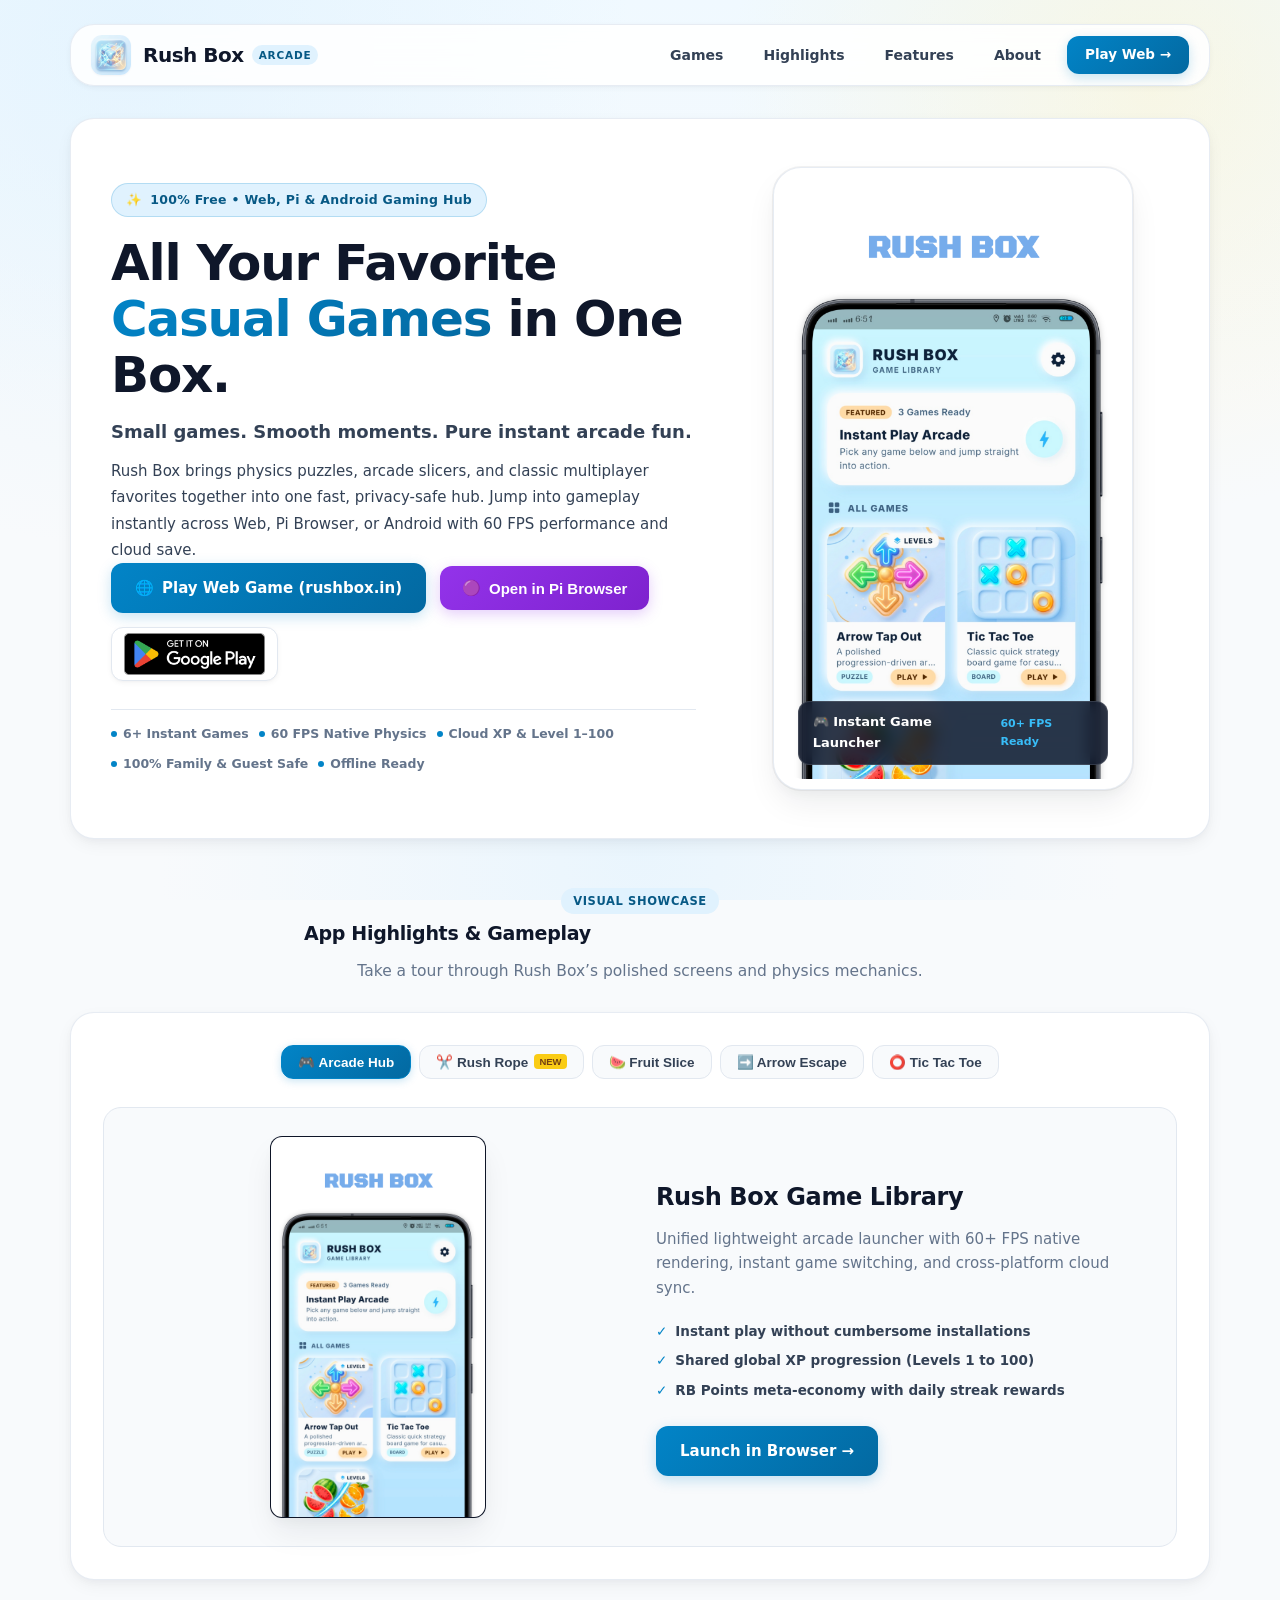
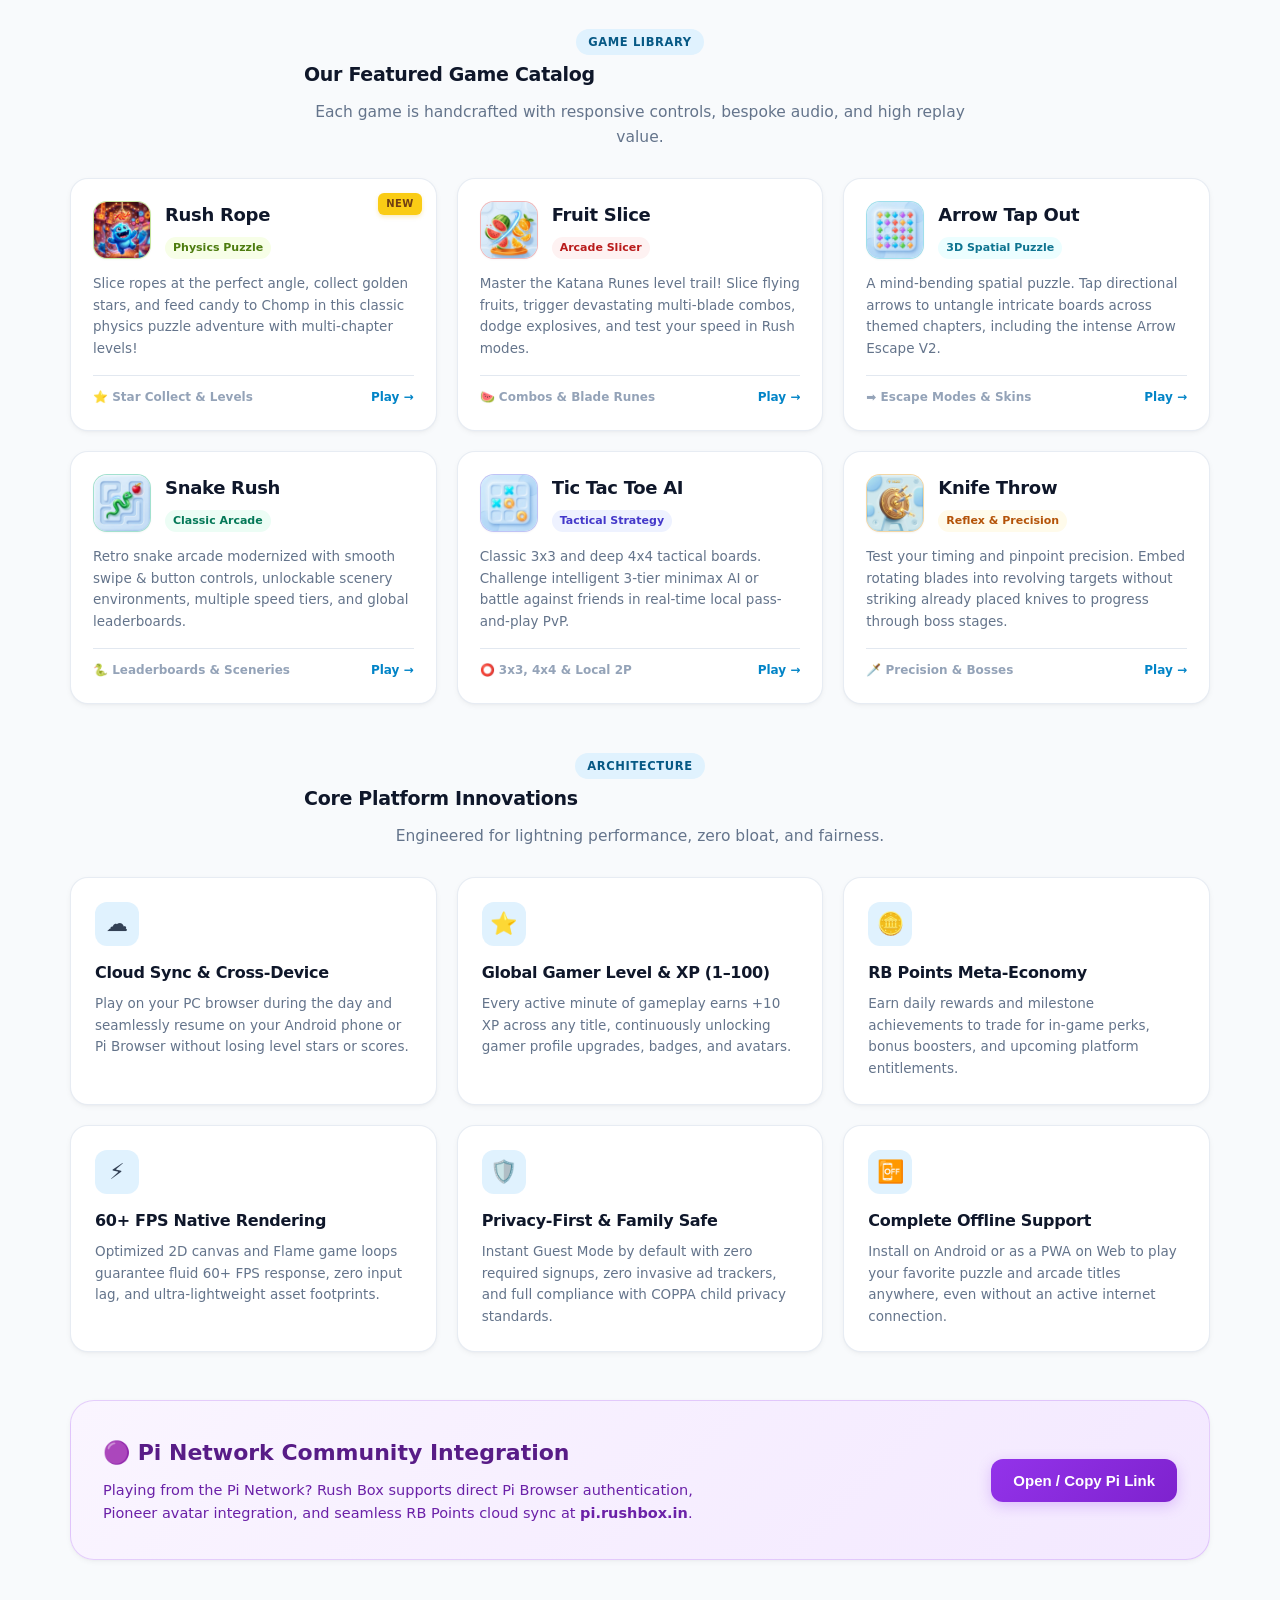
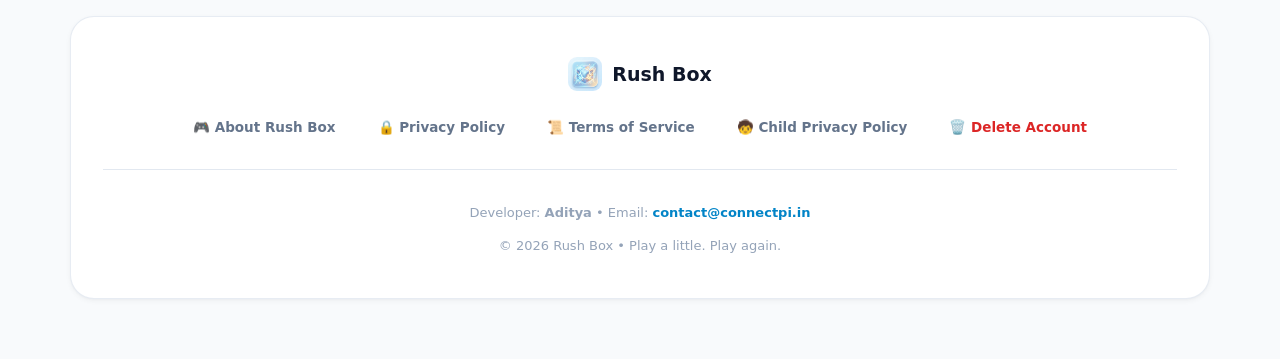
==== commit a7251446: "deeplink" ====
--- a/index.html
+++ b/index.html
@@ -7,17 +7,17 @@
 <link rel="icon" type="image/x-icon" href="/favicon/favicon.ico">
 <link rel="apple-touch-icon" sizes="180x180" href="/favicon/apple-touch-icon.png">
 <link rel="manifest" href="/favicon/site.webmanifest">
-<meta name="theme-color" content="#69d0e9">
-
-<meta name="description" content="Rush Box — The ultimate Arcade & Casual Gaming Hub. Play Fruit Slice, Arrow Tap Out, Tic Tac Toe, Knife Throw on Web (rushbox.in), Pi Browser (pi.rushbox.in), or Android.">
-<meta name="keywords" content="Rush Box, Casual Games, Arcade Games, Fruit Slice, Arrow Tap Out, Tic Tac Toe, Knife Throw, Pi Network Games, Pi Browser, Android Games">
-
-<!-- Open Graph / WhatsApp / Facebook -->
+<meta name="theme-color" content="#0284c7">
+
+<meta name="description" content="Rush Box — The ultimate Arcade & Casual Gaming Hub. Play Fruit Slice, Rush Rope, Arrow Tap Out, Snake Rush, Tic Tac Toe, Knife Throw instantly on Web, Pi Browser, or Android.">
+<meta name="keywords" content="Rush Box, Casual Games, Arcade Games, Rush Rope, Fruit Slice, Arrow Tap Out, Snake Rush, Tic Tac Toe, Knife Throw, Pi Network Games, Pi Browser, Android Games">
+
+<!-- Open Graph / Social Sharing -->
 <meta property="og:type" content="website">
 <meta property="og:site_name" content="Rush Box">
 <meta property="og:url" content="https://rushbox.in/">
 <meta property="og:title" content="Rush Box — Arcade & Casual Gaming Hub">
-<meta property="og:description" content="Small games. Smooth moments. One box full of fun. Play on Web (rushbox.in), Pi Browser (pi.rushbox.in), or Android!">
+<meta property="og:description" content="Fast games. Smooth moments. One box full of fun. Play on Web (rushbox.in), Pi Browser (pi.rushbox.in), or Android!">
 <meta property="og:image" content="https://rushbox.in/assets/logo.png">
 <meta property="og:image:secure_url" content="https://rushbox.in/assets/logo.png">
 <meta property="og:image:type" content="image/png">
@@ -31,1049 +31,356 @@
 <meta name="twitter:description" content="Small games. Smooth moments. One box full of fun. Play on Web, Pi Browser, or Android!">
 <meta name="twitter:image" content="https://rushbox.in/assets/logo.png">
 <title>Rush Box — Arcade & Casual Gaming Hub</title>
-<style>
-:root{
-  --blue:#C6E7FF;--ice:#D4F6FF;--white:#FBFBFB;--peach:#FFDDAE;
-  --text:#263746;--muted:#627789;--dark-blue:#192c3d;
-  --accent:#2b6386;--accent-purple:#884cdb;--accent-pi:#9333ea;
-  --card-bg:rgba(251,251,251,.74);
-  --sd:rgba(119,157,181,.22);--sl:rgba(255,255,255,.94);
-}
-*{box-sizing:border-box}
-html{scroll-behavior:smooth}
-body{
-  margin:0;min-height:100vh;
-  font-family:Inter,system-ui,-apple-system,"Segoe UI",Roboto,sans-serif;
-  color:var(--text);
-  line-height:1.68;
-  background:
-    radial-gradient(circle at 10% 8%,rgba(255,255,255,.95),transparent 28%),
-    radial-gradient(circle at 90% 12%,rgba(255,221,174,.45),transparent 25%),
-    radial-gradient(circle at 50% 100%,rgba(198,231,255,.85),transparent 38%),
-    linear-gradient(145deg,var(--ice),var(--blue) 50%,#edfaff);
-}
-
-/* Container */
-.page{
-  width:min(1100px,calc(100% - 32px));
-  margin:auto;
-  padding:32px 0 60px;
-}
-
-/* Header Nav */
-.header-nav{
-  display:flex;
-  justify-content:space-between;
-  align-items:center;
-  padding:14px 24px;
-  border-radius:24px;
-  background:rgba(251,251,251,.65);
-  box-shadow:6px 6px 18px var(--sd),-6px -6px 18px var(--sl);
-  backdrop-filter:blur(12px);
-  margin-bottom:32px;
-}
-.brand{
-  display:flex;
-  align-items:center;
-  gap:12px;
-  text-decoration:none;
-  color:var(--dark-blue);
-}
-.brand img{
-  width:42px;
-  height:42px;
-  border-radius:12px;
-  box-shadow:3px 3px 8px var(--sd);
-}
-.brand-name{
-  font-size:22px;
-  font-weight:900;
-  letter-spacing:-.6px;
-}
-.nav-links{
-  display:flex;
-  align-items:center;
-  gap:14px;
-}
-.nav-btn{
-  text-decoration:none;
-  padding:8px 16px;
-  border-radius:14px;
-  font-size:13.5px;
-  font-weight:700;
-  color:#33566e;
-  background:rgba(255,255,255,.7);
-  box-shadow:3px 3px 8px var(--sd),-3px -3px 8px var(--sl);
-  transition:all .2s ease;
-}
-.nav-btn:hover{
-  transform:translateY(-2px);
-  background:#fff;
-  color:#19354a;
-}
-.nav-btn.primary{
-  background:linear-gradient(135deg,#316688,#204b66);
-  color:#fff;
-  box-shadow:4px 4px 12px rgba(49,102,136,.35);
-}
-.nav-btn.primary:hover{
-  background:linear-gradient(135deg,#3c7b9e,#275b7a);
-  color:#fff;
-}
-
-/* Hero Section */
-.hero{
-  text-align:center;
-  padding:56px 28px 48px;
-  border-radius:38px;
-  background:rgba(251,251,251,.74);
-  box-shadow:16px 16px 36px var(--sd),-16px -16px 36px var(--sl);
-  backdrop-filter:blur(16px);
-  position:relative;
-  overflow:hidden;
-}
-.hero-badge{
-  display:inline-flex;
-  align-items:center;
-  gap:6px;
-  padding:6px 16px;
-  border-radius:24px;
-  font-size:12px;
-  font-weight:800;
-  letter-spacing:.8px;
-  text-transform:uppercase;
-  color:var(--accent);
-  background:rgba(255,255,255,.88);
-  box-shadow:4px 4px 10px var(--sd),-4px -4px 10px var(--sl);
-  margin-bottom:18px;
-}
-.hero-logo{
-  width:96px;
-  height:96px;
-  margin:0 auto 20px;
-  border-radius:28px;
-  display:grid;
-  place-items:center;
-  background:linear-gradient(145deg,#fff,var(--ice));
-  box-shadow:10px 10px 22px var(--sd),-10px -10px 22px var(--sl);
-  transition:transform .35s ease;
-}
-.hero-logo img{
-  width:84px;
-  height:84px;
-  border-radius:22px;
-  object-fit:cover;
-}
-.hero-logo:hover{
-  transform:scale(1.06) rotate(4deg);
-}
-h1{
-  margin:0;
-  font-size:clamp(38px,6.5vw,62px);
-  letter-spacing:-2px;
-  line-height:1.08;
-  color:var(--dark-blue);
-}
-.tagline{
-  max-width:740px;
-  margin:16px auto 0;
-  font-size:21px;
-  font-weight:700;
-  color:#314c61;
-  line-height:1.45;
-}
-.hero-desc{
-  max-width:760px;
-  margin:14px auto 0;
-  font-size:15.5px;
-  line-height:1.8;
-  color:var(--muted);
-}
-
-/* CTA Action Bar */
-.cta-group{
-  display:flex;
-  justify-content:center;
-  flex-wrap:wrap;
-  gap:16px;
-  margin-top:32px;
-}
-.cta-btn{
-  display:inline-flex;
-  align-items:center;
-  justify-content:center;
-  gap:10px;
-  padding:14px 26px;
-  border-radius:20px;
-  font-size:15px;
-  font-weight:800;
-  text-decoration:none;
-  cursor:pointer;
-  border:none;
-  transition:all .25s ease;
-}
-.cta-btn.play-web{
-  background:linear-gradient(135deg,#2e698e,#1c4a66);
-  color:#fff;
-  box-shadow:6px 6px 18px rgba(46,105,142,.35),-6px -6px 18px var(--sl);
-}
-.cta-btn.play-web:hover{
-  transform:translateY(-3px);
-  box-shadow:8px 8px 24px rgba(46,105,142,.45);
-}
-.cta-btn.play-pi{
-  background:linear-gradient(135deg,#7e22ce,#581c87);
-  color:#fff;
-  box-shadow:6px 6px 18px rgba(126,34,206,.32),-6px -6px 18px var(--sl);
-}
-.cta-btn.play-pi:hover{
-  transform:translateY(-3px);
-  box-shadow:8px 8px 24px rgba(126,34,206,.45);
-}
-.cta-btn.playstore{
-  background:rgba(255,255,255,.9);
-  padding:8px 14px;
-  border-radius:18px;
-  box-shadow:6px 6px 16px var(--sd),-6px -6px 16px var(--sl);
-}
-.cta-btn.playstore img{
-  height:44px;
-  display:block;
-}
-.cta-btn.playstore:hover{
-  transform:translateY(-3px);
-  background:#fff;
-  box-shadow:8px 8px 22px var(--sd);
-}
-
-/* Sections */
-.section{
-  margin-top:42px;
-}
-.section-header{
-  text-align:center;
-  margin-bottom:24px;
-}
-.section-title{
-  font-size:26px;
-  font-weight:900;
-  letter-spacing:-.6px;
-  color:var(--dark-blue);
-  margin:0 0 6px;
-}
-.section-subtitle{
-  font-size:15px;
-  color:var(--muted);
-  margin:0;
-}
-
-/* 3D Center-Stage Looping Carousel Showcase */
-.showcase-section{
-  position:relative;
-  margin-top:42px;
-}
-.carousel-container{
-  position:relative;
-  width:100%;
-  max-width:1040px;
-  margin:0 auto;
-  padding:10px 0 14px;
-  user-select:none;
-}
-.carousel-viewport{
-  position:relative;
-  width:100%;
-  height:540px;
-  perspective:1200px;
-  perspective-origin:center center;
-  display:flex;
-  align-items:center;
-  justify-content:center;
-  overflow:visible;
-}
-.carousel-track{
-  position:relative;
-  width:100%;
-  height:100%;
-  display:flex;
-  align-items:center;
-  justify-content:center;
-}
-.carousel-slide{
-  position:absolute;
-  width:min(470px, 86vw);
-  height:510px;
-  border-radius:32px;
-  background:rgba(251,251,251,.85);
-  box-shadow:14px 14px 34px var(--sd), -14px -14px 34px var(--sl);
-  backdrop-filter:blur(18px);
-  padding:16px 16px 20px;
-  display:flex;
-  flex-direction:column;
-  cursor:pointer;
-  transition:all .55s cubic-bezier(.25,1,.5,1);
-  transform-style:preserve-3d;
-  will-change:transform, opacity, filter;
-}
-
-/* Slide 3D Positions */
-.carousel-slide.active{
-  transform:translateX(0) scale(1) translateZ(0);
-  opacity:1;
-  z-index:10;
-  cursor:default;
-  filter:none;
-  box-shadow:0 22px 50px rgba(38,55,70,.18), 12px 12px 28px var(--sd), -12px -12px 28px var(--sl);
-}
-.carousel-slide.prev{
-  transform:translateX(calc(-58% - 15px)) scale(.82) translateZ(-80px) rotateY(12deg);
-  opacity:.58;
-  z-index:5;
-  filter:blur(.6px);
-}
-.carousel-slide.next{
-  transform:translateX(calc(58% + 15px)) scale(.82) translateZ(-80px) rotateY(-12deg);
-  opacity:.58;
-  z-index:5;
-  filter:blur(.6px);
-}
-.carousel-slide.hidden{
-  transform:translateX(0) scale(.65) translateZ(-160px);
-  opacity:0;
-  z-index:1;
-  pointer-events:none;
-}
-
-/* Slide Media Container (Fixes Aspect Ratio differences) */
-.slide-media-box{
-  flex:1;
-  width:100%;
-  min-height:0;
-  border-radius:24px;
-  background:linear-gradient(145deg,#edf8ff,#d9effc);
-  box-shadow:inset 3px 3px 8px rgba(119,157,181,.2), inset -3px -3px 8px rgba(255,255,255,.9);
-  display:flex;
-  align-items:center;
-  justify-content:center;
-  padding:12px;
-  overflow:hidden;
-  position:relative;
-}
-.slide-media-box img{
-  max-width:100%;
-  max-height:100%;
-  width:auto;
-  height:auto;
-  object-fit:contain;
-  border-radius:18px;
-  box-shadow:0 10px 24px rgba(0,0,0,.15);
-  transition:transform .35s ease;
-}
-.carousel-slide.active:hover .slide-media-box img{
-  transform:scale(1.03);
-}
-
-.slide-media-box.portrait img{
-  max-height:340px;
-  border:2px solid rgba(255,255,255,.75);
-}
-.slide-media-box.landscape img{
-  max-height:290px;
-  width:100%;
-  object-fit:cover;
-  border:2px solid rgba(255,255,255,.75);
-}
-
-/* Slide Caption */
-.slide-caption{
-  padding:14px 10px 0;
-  text-align:center;
-}
-.slide-badge{
-  display:inline-block;
-  font-size:11px;
-  font-weight:800;
-  letter-spacing:.6px;
-  text-transform:uppercase;
-  color:var(--accent);
-  background:rgba(255,255,255,.92);
-  padding:4px 12px;
-  border-radius:14px;
-  box-shadow:2px 2px 6px var(--sd), -2px -2px 6px var(--sl);
-  margin-bottom:6px;
-}
-.slide-caption h3{
-  margin:0 0 4px;
-  font-size:18px;
-  font-weight:900;
-  color:var(--dark-blue);
-  letter-spacing:-.3px;
-}
-.slide-caption p{
-  margin:0;
-  font-size:13px;
-  color:var(--muted);
-  line-height:1.5;
-  display:-webkit-box;
-  -webkit-line-clamp:2;
-  -webkit-box-orient:vertical;
-  overflow:hidden;
-}
-
-/* Navigation Arrow Buttons */
-.carousel-btn{
-  position:absolute;
-  top:50%;
-  transform:translateY(-50%);
-  width:50px;
-  height:50px;
-  border-radius:50%;
-  background:rgba(255,255,255,.9);
-  border:none;
-  font-size:26px;
-  font-weight:700;
-  color:var(--dark-blue);
-  cursor:pointer;
-  display:grid;
-  place-items:center;
-  box-shadow:6px 6px 16px var(--sd), -6px -6px 16px var(--sl);
-  backdrop-filter:blur(8px);
-  z-index:25;
-  transition:all .22s ease;
-}
-.carousel-btn:hover{
-  background:#fff;
-  transform:translateY(-50%) scale(1.1);
-  box-shadow:8px 8px 22px var(--sd);
-  color:#102538;
-}
-.carousel-btn.prev{left:6px}
-.carousel-btn.next{right:6px}
-
-/* Dots Navigation */
-.carousel-dots{
-  display:flex;
-  justify-content:center;
-  align-items:center;
-  gap:10px;
-  margin-top:20px;
-}
-.carousel-dot{
-  width:12px;
-  height:12px;
-  border-radius:6px;
-  background:rgba(119,157,181,.35);
-  border:none;
-  cursor:pointer;
-  transition:all .3s ease;
-  padding:0;
-}
-.carousel-dot.active{
-  width:34px;
-  background:linear-gradient(135deg,#316688,#1c4a66);
-  box-shadow:0 3px 8px rgba(49,102,136,.4);
-}
-
-/* Auto-scroll progress line */
-.carousel-progress{
-  width:140px;
-  height:4px;
-  background:rgba(119,157,181,.2);
-  border-radius:2px;
-  margin:12px auto 0;
-  overflow:hidden;
-}
-.carousel-progress-bar{
-  width:0%;
-  height:100%;
-  background:linear-gradient(90deg,var(--accent),#884cdb);
-  border-radius:2px;
-  transition:width .08s linear;
-}
-
-/* Game Catalog Grid */
-.games-grid{
-  display:grid;
-  grid-template-columns:repeat(2,1fr);
-  gap:18px;
-}
-.game-card{
-  padding:24px;
-  border-radius:28px;
-  background:var(--card-bg);
-  box-shadow:9px 9px 22px var(--sd),-9px -9px 22px var(--sl);
-  transition:transform .24s ease, box-shadow .24s ease;
-  display:flex;
-  gap:18px;
-  align-items:flex-start;
-}
-.game-card:hover{
-  transform:translateY(-4px);
-  box-shadow:12px 12px 28px var(--sd);
-}
-.game-icon{
-  width:60px;height:60px;
-  min-width:60px;
-  border-radius:20px;
-  display:grid;place-items:center;
-  font-size:30px;
-  background:linear-gradient(145deg,#fff,var(--blue));
-  box-shadow:6px 6px 14px var(--sd),-6px -6px 14px var(--sl);
-}
-.game-info h3{
-  margin:0 0 6px;
-  font-size:19px;
-  font-weight:900;
-  color:var(--dark-blue);
-}
-.game-info p{
-  margin:0;
-  font-size:14px;
-  line-height:1.68;
-  color:var(--muted);
-}
-
-/* Features Grid */
-.features-grid{
-  display:grid;
-  grid-template-columns:repeat(3,1fr);
-  gap:18px;
-}
-.feature-card{
-  padding:24px;
-  border-radius:26px;
-  background:var(--card-bg);
-  box-shadow:8px 8px 20px var(--sd),-8px -8px 20px var(--sl);
-  transition:transform .2s ease;
-}
-.feature-card:hover{
-  transform:translateY(-3px);
-}
-.feature-icon{
-  font-size:28px;
-  margin-bottom:10px;
-}
-.feature-card strong{
-  display:block;
-  font-size:16px;
-  font-weight:800;
-  color:var(--dark-blue);
-  margin-bottom:8px;
-}
-.feature-card span{
-  display:block;
-  font-size:13.5px;
-  line-height:1.65;
-  color:var(--muted);
-}
-
-/* Pi Browser Dedicated Card */
-.pi-banner{
-  margin-top:36px;
-  padding:32px 30px;
-  border-radius:32px;
-  background:linear-gradient(135deg,rgba(255,255,255,.9),rgba(235,220,255,.75));
-  box-shadow:12px 12px 28px var(--sd),-12px -12px 28px var(--sl);
-  display:flex;
-  align-items:center;
-  justify-content:space-between;
-  gap:24px;
-}
-.pi-banner-content h3{
-  margin:0 0 8px;
-  font-size:22px;
-  font-weight:900;
-  color:#4a127a;
-}
-.pi-banner-content p{
-  margin:0;
-  font-size:14.5px;
-  color:#5d367e;
-  max-width:620px;
-}
-.pi-btn-group{
-  display:flex;
-  flex-direction:column;
-  gap:10px;
-  min-width:210px;
-}
-
-/* Modal Popup for Pi Browser */
-.modal-overlay{
-  position:fixed;
-  inset:0;
-  background:rgba(20,38,54,.55);
-  backdrop-filter:blur(8px);
-  display:none;
-  place-items:center;
-  z-index:9999;
-  padding:16px;
-}
-.modal-overlay.active{
-  display:grid;
-}
-.modal-card{
-  width:min(520px,100%);
-  background:#fff;
-  border-radius:32px;
-  padding:34px 28px 28px;
-  box-shadow:0 24px 60px rgba(0,0,0,.25);
-  text-align:center;
-  position:relative;
-  animation:popIn .25s ease-out;
-}
-@keyframes popIn{
-  from{transform:scale(.92);opacity:0}
-  to{transform:scale(1);opacity:1}
-}
-.modal-close{
-  position:absolute;
-  top:18px;
-  right:20px;
-  width:34px;
-  height:34px;
-  border-radius:50%;
-  background:rgba(0,0,0,.06);
-  border:none;
-  font-size:18px;
-  cursor:pointer;
-  display:grid;
-  place-items:center;
-  color:#555;
-  transition:background .2s;
-}
-.modal-close:hover{
-  background:rgba(0,0,0,.12);
-}
-.modal-icon{
-  width:68px;
-  height:68px;
-  margin:0 auto 16px;
-  border-radius:22px;
-  background:linear-gradient(135deg,#9333ea,#6b21a8);
-  color:#fff;
-  font-size:32px;
-  display:grid;
-  place-items:center;
-  box-shadow:0 8px 20px rgba(147,51,234,.35);
-}
-.modal-card h3{
-  margin:0 0 10px;
-  font-size:22px;
-  font-weight:900;
-  color:var(--dark-blue);
-}
-.modal-card p{
-  font-size:14.5px;
-  color:var(--muted);
-  margin:0 0 20px;
-  line-height:1.65;
-}
-.copy-box{
-  display:flex;
-  align-items:center;
-  background:#f1f5f9;
-  border:2px dashed #cbd5e1;
-  border-radius:18px;
-  padding:8px 10px 8px 16px;
-  margin-bottom:18px;
-}
-.copy-url{
-  font-family:monospace;
-  font-size:16px;
-  font-weight:700;
-  color:#334155;
-  flex:1;
-  text-align:left;
-}
-.copy-btn{
-  background:linear-gradient(135deg,#7e22ce,#581c87);
-  color:#fff;
-  border:none;
-  padding:10px 18px;
-  border-radius:12px;
-  font-weight:800;
-  font-size:13px;
-  cursor:pointer;
-  transition:opacity .2s;
-}
-.copy-btn:hover{
-  opacity:.9;
-}
-.steps-list{
-  text-align:left;
-  background:#f8fafc;
-  border-radius:18px;
-  padding:16px 20px;
-  font-size:13.5px;
-  color:#475569;
-  line-height:1.7;
-  margin-bottom:20px;
-}
-.steps-list ol{
-  margin:0;
-  padding-left:20px;
-}
-.direct-open-btn{
-  display:inline-block;
-  width:100%;
-  padding:14px;
-  border-radius:16px;
-  background:linear-gradient(135deg,#2e698e,#1c4a66);
-  color:#fff;
-  text-decoration:none;
-  font-weight:800;
-  font-size:14px;
-}
-
-/* Toast notification */
-.toast{
-  position:fixed;
-  bottom:30px;
-  left:50%;
-  transform:translateX(-50%) translateY(100px);
-  background:#1e293b;
-  color:#fff;
-  padding:12px 24px;
-  border-radius:30px;
-  font-size:14px;
-  font-weight:700;
-  box-shadow:0 10px 25px rgba(0,0,0,.3);
-  opacity:0;
-  transition:all .3s ease;
-  z-index:10000;
-  display:flex;
-  align-items:center;
-  gap:8px;
-}
-.toast.show{
-  transform:translateX(-50%) translateY(0);
-  opacity:1;
-}
-
-/* Footer */
-.footer{
-  margin-top:54px;
-  padding:36px 28px 24px;
-  border-radius:34px;
-  background:rgba(251,251,251,.72);
-  box-shadow:12px 12px 28px var(--sd),-12px -12px 28px var(--sl);
-  text-align:center;
-}
-.footer-logo-row{
-  display:flex;
-  align-items:center;
-  justify-content:center;
-  gap:10px;
-  margin-bottom:16px;
-}
-.footer-logo-row img{
-  width:36px;
-  height:36px;
-  border-radius:10px;
-}
-.footer-logo-row span{
-  font-size:20px;
-  font-weight:900;
-  color:var(--dark-blue);
-}
-.footer-links{
-  display:flex;
-  justify-content:center;
-  flex-wrap:wrap;
-  gap:12px 20px;
-  margin:18px 0;
-}
-.footer-link{
-  display:inline-flex;
-  align-items:center;
-  gap:6px;
-  text-decoration:none;
-  font-size:14px;
-  font-weight:700;
-  color:#355870;
-  padding:8px 14px;
-  border-radius:12px;
-  background:rgba(255,255,255,.7);
-  box-shadow:3px 3px 8px var(--sd),-3px -3px 8px var(--sl);
-  transition:all .2s;
-}
-.footer-link:hover{
-  transform:translateY(-2px);
-  background:#fff;
-  color:#153449;
-}
-.footer-copy{
-  margin-top:24px;
-  font-size:13px;
-  color:var(--muted);
-}
-
-/* Responsive queries */
-@media(max-width:900px){
-  .screenshots-grid{grid-template-columns:repeat(2,1fr)}
-  .features-grid{grid-template-columns:repeat(2,1fr)}
-  .pi-banner{flex-direction:column;text-align:center}
-  .pi-btn-group{width:100%}
-}
-@media(max-width:650px){
-  .page{width:calc(100% - 20px);padding-top:16px}
-  .header-nav{padding:12px 16px}
-  .hero{padding:40px 18px;border-radius:30px}
-  .tagline{font-size:18px}
-  .hero-logo{width:80px;height:80px;border-radius:24px}
-  .hero-logo img{width:70px;height:70px}
-  .cta-group{flex-direction:column;align-items:stretch}
-  .cta-btn{width:100%}
-  .screenshots-grid{grid-template-columns:repeat(2,1fr)}
-  .games-grid{grid-template-columns:1fr}
-  .features-grid{grid-template-columns:1fr}
-  .feature-card{padding:20px}
-}
-</style>
+
+<!-- Modern Shared Stylesheet -->
+<link rel="stylesheet" href="/assets/main.css">
 </head>
 <body>
 
-<div class="page">
+<div class="page-container">
 
   <!-- Header Navigation Bar -->
-  <header class="header-nav">
-    <a href="/" class="brand">
-      <img src="/assets/logo.png" alt="Rush Box Logo" onerror="this.src='/favicon/favicon-96x96.png'">
-      <span class="brand-name">Rush Box</span>
-    </a>
-    <nav class="nav-links">
-      <a href="/about" class="nav-btn">About</a>
-      <a href="https://rushbox.in" target="_blank" rel="noopener" class="nav-btn primary">Play Web &rarr;</a>
+  <header class="site-header">
+    <nav class="nav-bar">
+      <a href="/" class="brand-link">
+        <div class="brand-icon">
+          <img src="/assets/logo.png" alt="Rush Box Logo" onerror="this.src='/favicon/favicon-96x96.png'">
+        </div>
+        <div class="brand-text">
+          <span class="brand-name">Rush Box</span>
+          <span class="brand-tag">Arcade</span>
+        </div>
+      </a>
+
+      <div class="nav-links">
+        <a href="#games" class="nav-link">Games</a>
+        <a href="#showcase" class="nav-link">Highlights</a>
+        <a href="#features" class="nav-link">Features</a>
+        <a href="/about" class="nav-link">About</a>
+        <a href="https://rushbox.in" target="_blank" rel="noopener" class="nav-cta">
+          Play Web &rarr;
+        </a>
+      </div>
     </nav>
   </header>
 
-  <!-- Hero Section -->
+  <!-- Main Landing Content -->
   <main>
-    <section class="hero">
-      <div class="hero-logo">
-        <img src="/assets/logo.png" alt="Rush Box" onerror="this.src='/favicon/favicon-96x96.png'">
-      </div>
-      <div class="hero-badge">🎮 Arcade & Casual Gaming Hub</div>
-      <h1>Rush Box</h1>
-      <p class="tagline">Small games. Smooth moments. One box full of fun.</p>
-      <p class="hero-desc">
-        Rush Box brings the best of casual and arcade gaming together into a single ultra-responsive, privacy-centric gaming hub — featuring rich physics, smooth animations, global level progression, and seamless cross-platform cloud sync across Web, Pi Browser, and Mobile.
-      </p>
-
-      <!-- Multi-Platform Call to Actions -->
-      <div class="cta-group">
-        <!-- Play on Web -->
-        <a href="https://rushbox.in" target="_blank" rel="noopener" class="cta-btn play-web">
-          <span>🌐</span> Play Web Game (rushbox.in)
-        </a>
-
-        <!-- Open in Pi Browser -->
-        <button type="button" class="cta-btn play-pi" onclick="openPiBrowserHandler()">
-          <span>🟣</span> Open in Pi Browser
-        </button>
-
-        <!-- Google Play Store -->
-        <a href="https://play.google.com/store/apps/details?id=com.connectpi.bladerush" target="_blank" rel="noopener" class="cta-btn playstore" title="Get it on Google Play">
-          <img src="/assets/GetItOnGooglePlay_Badge_Web_color_English.png" alt="Get it on Google Play">
-        </a>
+    <!-- Hero Section -->
+    <section class="hero-card">
+      <div class="hero-grid">
+        <!-- Hero Text & CTAs -->
+        <div class="hero-content">
+          <div class="hero-badge">
+            <span>✨</span> 100% Free • Web, Pi & Android Gaming Hub
+          </div>
+          <h1 class="hero-title">
+            All Your Favorite <span class="highlight">Casual Games</span> in One Box.
+          </h1>
+          <p class="hero-tagline">
+            Small games. Smooth moments. Pure instant arcade fun.
+          </p>
+          <p class="hero-desc">
+            Rush Box brings physics puzzles, arcade slicers, and classic multiplayer favorites together into one fast, privacy-safe hub. Jump into gameplay instantly across Web, Pi Browser, or Android with 60 FPS performance and cloud save.
+          </p>
+
+          <!-- Multi-Platform Call to Actions -->
+          <div class="hero-cta-row">
+            <!-- Play on Web -->
+            <a href="https://rushbox.in" target="_blank" rel="noopener" class="btn-primary">
+              <span>🌐</span> Play Web Game (rushbox.in)
+            </a>
+
+            <!-- Open in Pi Browser -->
+            <button type="button" class="btn-pi" onclick="openPiBrowserHandler()">
+              <span>🟣</span> Open in Pi Browser
+            </button>
+
+            <!-- Google Play Store -->
+            <a href="https://play.google.com/store/apps/details?id=com.connectpi.bladerush" target="_blank" rel="noopener" class="btn-playstore" title="Get it on Google Play">
+              <img src="/assets/GetItOnGooglePlay_Badge_Web_color_English.png" alt="Get it on Google Play">
+            </a>
+          </div>
+
+          <!-- Feature Trust Chips -->
+          <div class="hero-chips">
+            <span class="chip-item"><span class="chip-dot"></span> 6+ Instant Games</span>
+            <span class="chip-item"><span class="chip-dot"></span> 60 FPS Native Physics</span>
+            <span class="chip-item"><span class="chip-dot"></span> Cloud XP & Level 1–100</span>
+            <span class="chip-item"><span class="chip-dot"></span> 100% Family & Guest Safe</span>
+            <span class="chip-item"><span class="chip-dot"></span> Offline Ready</span>
+          </div>
+        </div>
+
+        <!-- Hero Visual Mockup -->
+        <div class="hero-preview-box">
+          <div class="device-frame">
+            <div class="device-screen">
+              <img src="/assets/01.png" alt="Rush Box Arcade Hub Gameplay" id="heroPreviewImg">
+              <div class="device-badge-overlay">
+                <span>🎮 Instant Game Launcher</span>
+                <small>60+ FPS Ready</small>
+              </div>
+            </div>
+          </div>
+        </div>
       </div>
     </section>
 
-    <!-- 3D Center-Stage Looping Showcase Carousel -->
-    <section class="section showcase-section">
-      <div class="section-header">
+    <!-- Interactive App Highlights & Showcase -->
+    <section class="section" id="showcase">
+      <div class="section-head">
+        <span class="section-badge">Visual Showcase</span>
         <h2 class="section-title">App Highlights & Gameplay</h2>
-        <p class="section-subtitle">Swipe or let the auto-scrolling preview take you inside Rush Box</p>
-      </div>
-
-      <div class="carousel-container" id="showcaseCarousel">
-        <div class="carousel-viewport">
-          <div class="carousel-track" id="carouselTrack">
-            
-            <!-- Slide 1: Rush Box Library (Portrait 01.png) -->
-            <div class="carousel-slide active" data-index="0" onclick="handleSlideClick(0)">
-              <div class="slide-media-box portrait">
-                <img src="/assets/01.png" alt="Rush Box Instant Play Arcade Hub" loading="eager">
-              </div>
-              <div class="slide-caption">
-                <span class="slide-badge">🎮 Instant Arcade Hub</span>
-                <h3>Rush Box Game Library</h3>
-                <p>Unified lightweight arcade launcher with 60+ FPS native rendering & fast switching</p>
-              </div>
-            </div>
-
-            <!-- Slide 2: Tic Tac Toe (Portrait 02.png) -->
-            <div class="carousel-slide next" data-index="1" onclick="handleSlideClick(1)">
-              <div class="slide-media-box portrait">
-                <img src="/assets/02.png" alt="Tic Tac Toe AI Arena" loading="lazy">
-              </div>
-              <div class="slide-caption">
-                <span class="slide-badge">⭕ Classic & Tactical</span>
-                <h3>Tic Tac Toe AI Arena</h3>
-                <p>Classic 3x3 and 4x4 boards with 3-tier intelligent AI & timed local PvP matches</p>
-              </div>
-            </div>
-
-            <!-- Slide 3: Arrow Tap Out (Landscape 03.png) -->
-            <div class="carousel-slide hidden" data-index="2" onclick="handleSlideClick(2)">
-              <div class="slide-media-box landscape">
-                <img src="/assets/03.png" alt="Arrow Tap Out Spatial Puzzle" loading="lazy">
-              </div>
-              <div class="slide-caption">
-                <span class="slide-badge">➡️ 3D Spatial Puzzle</span>
-                <h3>Arrow Tap Out Trail</h3>
-                <p>Untangle intricate multi-directional arrow boards across themed chapters & levels</p>
-              </div>
-            </div>
-
-            <!-- Slide 4: Fruit Slice (Landscape 04.png) -->
-            <div class="carousel-slide prev" data-index="3" onclick="handleSlideClick(3)">
-              <div class="slide-media-box landscape">
-                <img src="/assets/04.png" alt="Fruit Slice Katana Runes" loading="lazy">
-              </div>
-              <div class="slide-caption">
-                <span class="slide-badge">🍉 Katana Runes Action</span>
-                <h3>Fruit Slice Rush</h3>
-                <p>Slice flying fruits, trigger devastating combo streaks, and dodge explosives</p>
-              </div>
-            </div>
-
-          </div>
-        </div>
-
-        <!-- Navigation Arrow Buttons -->
-        <button type="button" class="carousel-btn prev" onclick="prevSlide()" aria-label="Previous Slide">&lsaquo;</button>
-        <button type="button" class="carousel-btn next" onclick="nextSlide()" aria-label="Next Slide">&rsaquo;</button>
-
-        <!-- Indicator Dots -->
-        <div class="carousel-dots" id="carouselDots">
-          <button type="button" class="carousel-dot active" onclick="goToSlide(0)" aria-label="Slide 1"></button>
-          <button type="button" class="carousel-dot" onclick="goToSlide(1)" aria-label="Slide 2"></button>
-          <button type="button" class="carousel-dot" onclick="goToSlide(2)" aria-label="Slide 3"></button>
-          <button type="button" class="carousel-dot" onclick="goToSlide(3)" aria-label="Slide 4"></button>
-        </div>
-
-        <!-- Auto-scroll countdown progress line -->
-        <div class="carousel-progress">
-          <div class="carousel-progress-bar" id="carouselProgressBar"></div>
+        <p class="section-subtitle">Take a tour through Rush Box’s polished screens and physics mechanics.</p>
+      </div>
+
+      <div class="showcase-wrapper">
+        <!-- Interactive Tabs -->
+        <div class="showcase-tabs" id="showcaseTabs">
+          <button type="button" class="tab-btn active" onclick="selectShowcase(0)">
+            🎮 Arcade Hub
+          </button>
+          <button type="button" class="tab-btn" onclick="selectShowcase(1)">
+            ✂️ Rush Rope <span class="badge-new">NEW</span>
+          </button>
+          <button type="button" class="tab-btn" onclick="selectShowcase(2)">
+            🍉 Fruit Slice
+          </button>
+          <button type="button" class="tab-btn" onclick="selectShowcase(3)">
+            ➡️ Arrow Escape
+          </button>
+          <button type="button" class="tab-btn" onclick="selectShowcase(4)">
+            ⭕ Tic Tac Toe
+          </button>
+        </div>
+
+        <!-- Display Area -->
+        <div class="showcase-display">
+          <div class="showcase-visual">
+            <div class="showcase-img-box">
+              <img src="/assets/01.png" id="showcaseImage" alt="Rush Box Showcase">
+            </div>
+          </div>
+
+          <div class="showcase-details">
+            <h3 id="showcaseTitle">Rush Box Game Library</h3>
+            <p id="showcaseDesc">Unified lightweight arcade hub featuring instant game launch, 60 FPS native rendering, and seamless cross-platform cloud progress tracking.</p>
+
+            <ul class="showcase-feature-list" id="showcaseList">
+              <li>Instant play without cumbersome installations</li>
+              <li>Shared global XP progression (Levels 1 to 100)</li>
+              <li>RB Points meta-economy with daily streak rewards</li>
+            </ul>
+
+            <a href="https://rushbox.in" target="_blank" rel="noopener" class="btn-primary" id="showcaseCta">
+              Launch in Browser &rarr;
+            </a>
+          </div>
         </div>
       </div>
     </section>
 
-    <!-- Game Catalog -->
-    <section class="section">
-      <div class="section-header">
-        <h2 class="section-title">Our Game Catalog</h2>
-        <p class="section-subtitle">Crafted arcade experiences with bespoke audio and instant replayability</p>
-      </div>
+    <!-- Game Catalog (With Rush Rope) -->
+    <section class="section" id="games">
+      <div class="section-head">
+        <span class="section-badge">Game Library</span>
+        <h2 class="section-title">Our Featured Game Catalog</h2>
+        <p class="section-subtitle">Each game is handcrafted with responsive controls, bespoke audio, and high replay value.</p>
+      </div>
+
       <div class="games-grid">
 
-        <!-- Fruit Slice -->
+        <!-- 1. Rush Rope (NEW) -->
         <article class="game-card">
-          <div class="game-icon">🍉</div>
-          <div class="game-info">
-            <h3>Fruit Slice</h3>
-            <p>Master the Katana Runes level trail! Slice flying fruits, trigger devastating combo chains, dodge explosives, and test your speed in Timed & Timeless Rush modes.</p>
+          <span class="game-card-badge">NEW</span>
+          <div class="game-card-top">
+            <div class="game-thumb" style="border-color: rgba(132, 204, 22, 0.4);">
+              <img src="/assets/games/rush_rope.webp" alt="Rush Rope Game Thumbnail" onerror="this.src='/favicon/favicon-96x96.png'">
+            </div>
+            <div class="game-card-title-group">
+              <h3>Rush Rope</h3>
+              <span class="game-tag" style="background:#f7fee7; color:#4d7c0f;">Physics Puzzle</span>
+            </div>
+          </div>
+          <p class="game-card-desc">
+            Slice ropes at the perfect angle, collect golden stars, and feed candy to Chomp in this classic physics puzzle adventure with multi-chapter levels!
+          </p>
+          <div class="game-card-footer">
+            <span>⭐ Star Collect & Levels</span>
+            <a href="https://rushbox.in" target="_blank" rel="noopener">Play &rarr;</a>
           </div>
         </article>
 
-        <!-- Arrow Tap Out -->
+        <!-- 2. Fruit Slice -->
         <article class="game-card">
-          <div class="game-icon">➡️</div>
-          <div class="game-info">
-            <h3>Arrow Tap Out</h3>
-            <p>A spatial 3D puzzle challenge. Tap arrows to untangle intricate multi-directional boards across themed chapters with special tiles and power-ups.</p>
+          <div class="game-card-top">
+            <div class="game-thumb" style="border-color: rgba(239, 68, 68, 0.35);">
+              <img src="/assets/games/fruit_slice.webp" alt="Fruit Slice Game Thumbnail" onerror="this.src='/favicon/favicon-96x96.png'">
+            </div>
+            <div class="game-card-title-group">
+              <h3>Fruit Slice</h3>
+              <span class="game-tag" style="background:#fef2f2; color:#b91c1c;">Arcade Slicer</span>
+            </div>
+          </div>
+          <p class="game-card-desc">
+            Master the Katana Runes level trail! Slice flying fruits, trigger devastating multi-blade combos, dodge explosives, and test your speed in Rush modes.
+          </p>
+          <div class="game-card-footer">
+            <span>🍉 Combos & Blade Runes</span>
+            <a href="https://rushbox.in" target="_blank" rel="noopener">Play &rarr;</a>
           </div>
         </article>
 
-        <!-- Tic Tac Toe -->
+        <!-- 3. Arrow Tap Out -->
         <article class="game-card">
-          <div class="game-icon">⭕</div>
-          <div class="game-info">
-            <h3>Tic Tac Toe</h3>
-            <p>Classic 3x3 and tactical 4x4 boards. Play against intelligent AI across three difficulty tiers or battle friends in timed local PvP matches.</p>
+          <div class="game-card-top">
+            <div class="game-thumb" style="border-color: rgba(6, 182, 212, 0.35);">
+              <img src="/assets/games/arrow_tap_out.webp" alt="Arrow Tap Out Game Thumbnail" onerror="this.src='/favicon/favicon-96x96.png'">
+            </div>
+            <div class="game-card-title-group">
+              <h3>Arrow Tap Out</h3>
+              <span class="game-tag" style="background:#ecfeff; color:#0e7490;">3D Spatial Puzzle</span>
+            </div>
+          </div>
+          <p class="game-card-desc">
+            A mind-bending spatial puzzle. Tap directional arrows to untangle intricate boards across themed chapters, including the intense Arrow Escape V2.
+          </p>
+          <div class="game-card-footer">
+            <span>➡️ Escape Modes & Skins</span>
+            <a href="https://rushbox.in" target="_blank" rel="noopener">Play &rarr;</a>
           </div>
         </article>
 
-        <!-- Knife Throw -->
+        <!-- 4. Snake Rush -->
         <article class="game-card">
-          <div class="game-icon">🗡️</div>
-          <div class="game-info">
-            <h3>Knife Throw</h3>
-            <p>Reflex and precision arcade action. Hit spinning targets, avoid hitting embedded blades, and unlock legendary blade styles.</p>
+          <div class="game-card-top">
+            <div class="game-thumb" style="border-color: rgba(16, 185, 129, 0.35);">
+              <img src="/assets/games/snake.webp" alt="Snake Rush Game Thumbnail" onerror="this.src='/favicon/favicon-96x96.png'">
+            </div>
+            <div class="game-card-title-group">
+              <h3>Snake Rush</h3>
+              <span class="game-tag" style="background:#ecfdf5; color:#047857;">Classic Arcade</span>
+            </div>
+          </div>
+          <p class="game-card-desc">
+            Retro snake arcade modernized with smooth swipe & button controls, unlockable scenery environments, multiple speed tiers, and global leaderboards.
+          </p>
+          <div class="game-card-footer">
+            <span>🐍 Leaderboards & Sceneries</span>
+            <a href="https://rushbox.in" target="_blank" rel="noopener">Play &rarr;</a>
           </div>
         </article>
 
+        <!-- 5. Tic Tac Toe -->
+        <article class="game-card">
+          <div class="game-card-top">
+            <div class="game-thumb" style="border-color: rgba(99, 102, 241, 0.35);">
+              <img src="/assets/games/tic_tac_toe.webp" alt="Tic Tac Toe Game Thumbnail" onerror="this.src='/favicon/favicon-96x96.png'">
+            </div>
+            <div class="game-card-title-group">
+              <h3>Tic Tac Toe AI</h3>
+              <span class="game-tag" style="background:#eef2ff; color:#4338ca;">Tactical Strategy</span>
+            </div>
+          </div>
+          <p class="game-card-desc">
+            Classic 3x3 and deep 4x4 tactical boards. Challenge intelligent 3-tier minimax AI or battle against friends in real-time local pass-and-play PvP.
+          </p>
+          <div class="game-card-footer">
+            <span>⭕ 3x3, 4x4 & Local 2P</span>
+            <a href="https://rushbox.in" target="_blank" rel="noopener">Play &rarr;</a>
+          </div>
+        </article>
+
+        <!-- 6. Knife Throw -->
+        <article class="game-card">
+          <div class="game-card-top">
+            <div class="game-thumb" style="border-color: rgba(245, 158, 11, 0.35);">
+              <img src="/assets/games/knife_throw.webp" alt="Knife Throw Game Thumbnail" onerror="this.src='/favicon/favicon-96x96.png'">
+            </div>
+            <div class="game-card-title-group">
+              <h3>Knife Throw</h3>
+              <span class="game-tag" style="background:#fffbeb; color:#b45309;">Reflex & Precision</span>
+            </div>
+          </div>
+          <p class="game-card-desc">
+            Test your timing and pinpoint precision. Embed rotating blades into revolving targets without striking already placed knives to progress through boss stages.
+          </p>
+          <div class="game-card-footer">
+            <span>🗡️ Precision & Bosses</span>
+            <a href="https://rushbox.in" target="_blank" rel="noopener">Play &rarr;</a>
+          </div>
+        </article>
+
       </div>
     </section>
 
-    <!-- Core Platform Features -->
-    <section class="section">
-      <div class="section-header">
+    <!-- Platform Innovations & Features -->
+    <section class="section" id="features">
+      <div class="section-head">
+        <span class="section-badge">Architecture</span>
         <h2 class="section-title">Core Platform Innovations</h2>
-        <p class="section-subtitle">Designed for speed, fairness, and privacy</p>
-      </div>
+        <p class="section-subtitle">Engineered for lightning performance, zero bloat, and fairness.</p>
+      </div>
+
       <div class="features-grid">
-
         <div class="feature-card">
-          <div class="feature-icon">☁️</div>
-          <strong>Cloud Sync & Cross-Device Play</strong>
-          <span>Save your unlocked levels, high scores, and stars to the cloud and switch between mobile and web without losing a single beat.</span>
+          <div class="feature-icon-box">☁️</div>
+          <strong>Cloud Sync & Cross-Device</strong>
+          <p>Play on your PC browser during the day and seamlessly resume on your Android phone or Pi Browser without losing level stars or scores.</p>
         </div>
 
         <div class="feature-card">
-          <div class="feature-icon">⭐</div>
+          <div class="feature-icon-box">⭐</div>
           <strong>Global Gamer Level & XP (1–100)</strong>
-          <span>Earn +10 XP for every active minute of gameplay across any game to level up your gamer profile and unlock achievements.</span>
+          <p>Every active minute of gameplay earns +10 XP across any title, continuously unlocking gamer profile upgrades, badges, and avatars.</p>
         </div>
 
         <div class="feature-card">
-          <div class="feature-icon">🪙</div>
-          <strong>Global RB Points Meta-Economy</strong>
-          <span>Earn RB Points through daily claims and achievements to convert into in-game coins or unlock future entitlements.</span>
+          <div class="feature-icon-box">🪙</div>
+          <strong>RB Points Meta-Economy</strong>
+          <p>Earn daily rewards and milestone achievements to trade for in-game perks, bonus boosters, and upcoming platform entitlements.</p>
         </div>
 
         <div class="feature-card">
-          <div class="feature-icon">⚡</div>
-          <strong>60 FPS Native Performance</strong>
-          <span>Built with lightweight, optimized engines, custom synthesized audio, and tactile haptic feedback.</span>
+          <div class="feature-icon-box">⚡</div>
+          <strong>60+ FPS Native Rendering</strong>
+          <p>Optimized 2D canvas and Flame game loops guarantee fluid 60+ FPS response, zero input lag, and ultra-lightweight asset footprints.</p>
         </div>
 
         <div class="feature-card">
-          <div class="feature-icon">🛡️</div>
+          <div class="feature-icon-box">🛡️</div>
           <strong>Privacy-First & Family Safe</strong>
-          <span>Enjoy full gameplay in Guest mode with zero forced signups, no intrusive trackers, and COPPA compliance.</span>
+          <p>Instant Guest Mode by default with zero required signups, zero invasive ad trackers, and full compliance with COPPA child privacy standards.</p>
         </div>
 
         <div class="feature-card">
-          <div class="feature-icon">📴</div>
-          <strong>Complete Offline Mode</strong>
-          <span>Play anytime, anywhere without requiring an active internet connection on supported mobile games.</span>
-        </div>
-
+          <div class="feature-icon-box">📴</div>
+          <strong>Complete Offline Support</strong>
+          <p>Install on Android or as a PWA on Web to play your favorite puzzle and arcade titles anywhere, even without an active internet connection.</p>
+        </div>
       </div>
     </section>
 
     <!-- Dedicated Pi Browser Integration Card -->
-    <section class="pi-banner">
-      <div class="pi-banner-content">
-        <h3>🟣 Pi Network Community Hub</h3>
+    <section class="pi-hub-card">
+      <div class="pi-hub-info">
+        <h3>🟣 Pi Network Community Integration</h3>
         <p>
-          Playing on the Pi Network? Rush Box supports direct Pi Browser integration with seamless Pi UID authentication and RB Points synchronization at <strong>pi.rushbox.in</strong>.
+          Playing from the Pi Network? Rush Box supports direct Pi Browser authentication, Pioneer avatar integration, and seamless RB Points cloud sync at <strong>pi.rushbox.in</strong>.
         </p>
       </div>
-      <div class="pi-btn-group">
-        <button type="button" class="cta-btn play-pi" onclick="openPiBrowserHandler()">
+      <div>
+        <button type="button" class="btn-pi" onclick="openPiBrowserHandler()">
           Open / Copy Pi Link
         </button>
       </div>
     </section>
   </main>
 
-  <!-- Footer Navigation Links -->
-  <footer class="footer">
-    <div class="footer-logo-row">
+  <!-- Clean Professional Footer -->
+  <footer class="site-footer">
+    <div class="footer-brand">
       <img src="/assets/logo.png" alt="Rush Box Logo" onerror="this.src='/favicon/favicon-96x96.png'">
       <span>Rush Box</span>
     </div>
@@ -1083,12 +390,12 @@
       <a href="/privacy" class="footer-link">🔒 Privacy Policy</a>
       <a href="/terms" class="footer-link">📜 Terms of Service</a>
       <a href="/child-policy" class="footer-link">🧒 Child Privacy Policy</a>
-      <a href="/delete-account" class="footer-link" style="color:#dc2626;">🗑️ Delete Account</a>
+      <a href="/delete-account" class="footer-link danger">🗑️ Delete Account</a>
     </div>
 
-    <div class="footer-copy">
-      <p>Developer: <strong>Aditya</strong> • Email: <a href="mailto:contact@connectpi.in" style="color:var(--accent);text-decoration:none;font-weight:700;">contact@connectpi.in</a></p>
-      <p style="margin-top:6px;">&copy; 2026 Rush Box • Play a little. Play again.</p>
+    <div class="footer-bottom">
+      <p>Developer: <strong>Aditya</strong> • Email: <a href="mailto:contact@connectpi.in">contact@connectpi.in</a></p>
+      <p style="margin-top: 6px;">&copy; 2026 Rush Box • Play a little. Play again.</p>
     </div>
   </footer>
 
@@ -1101,7 +408,7 @@
     <div class="modal-icon">π</div>
     <h3>Open in Pi Browser</h3>
     <p>
-      Rush Box is available for Pi Network Pioneers. You can launch it using the Pi custom schema or copy the link to paste into Pi Browser:
+      Rush Box is available for Pi Network Pioneers. Launch directly using the Pi schema or copy the link to paste into Pi Browser:
     </p>
 
     <!-- Copy URL Box -->
@@ -1113,9 +420,9 @@
     <!-- Instruction Steps -->
     <div class="steps-list">
       <ol>
-        <li>Open the <strong>Pi Browser</strong> app on your device.</li>
-        <li>Paste <strong>pi.rushbox.in</strong> into the top address bar.</li>
-        <li>Enjoy Rush Box with Pi Network verification!</li>
+        <li>Open the <strong>Pi Browser</strong> app on your mobile device.</li>
+        <li>Paste <strong>pi.rushbox.in</strong> into the top URL bar.</li>
+        <li>Enjoy Rush Box with verified Pi Network session sync!</li>
       </ol>
     </div>
 
@@ -1132,145 +439,116 @@
   <span id="toastMsg">Link copied to clipboard!</span>
 </div>
 
-<!-- Interactive Scripts for Pi Link & 3D Carousel Showcase -->
+<!-- Interactive Client Scripts -->
 <script>
-/* ============================================================
-   3D CENTER-STAGE LOOPING SHOWCASE CAROUSEL
-   ============================================================ */
-let currentSlide = 0;
-const totalSlides = 4;
-let autoSlideTimer = null;
-let progressTimer = null;
-let progressStartTime = 0;
-const slideDuration = 3800; // 3.8s per slide
-let isHovered = false;
-
-function updateCarousel() {
-  const slides = document.querySelectorAll('.carousel-slide');
-  const dots = document.querySelectorAll('.carousel-dot');
-
-  slides.forEach((slide) => {
-    const idx = parseInt(slide.getAttribute('data-index'), 10);
-    slide.classList.remove('active', 'prev', 'next', 'hidden');
-
-    if (idx === currentSlide) {
-      slide.classList.add('active');
-    } else if (idx === (currentSlide - 1 + totalSlides) % totalSlides) {
-      slide.classList.add('prev');
-    } else if (idx === (currentSlide + 1) % totalSlides) {
-      slide.classList.add('next');
-    } else {
-      slide.classList.add('hidden');
-    }
+// Showcase Data
+const showcaseData = [
+  {
+    title: "Rush Box Game Library",
+    desc: "Unified lightweight arcade launcher with 60+ FPS native rendering, instant game switching, and cross-platform cloud sync.",
+    img: "/assets/01.png",
+    features: [
+      "Instant play without cumbersome installations",
+      "Shared global XP progression (Levels 1 to 100)",
+      "RB Points meta-economy with daily streak rewards"
+    ]
+  },
+  {
+    title: "Rush Rope Physics Adventure",
+    desc: "Cut ropes at the right moment, navigate obstacles, collect 3 stars, and feed candy to Chomp across challenging chapters.",
+    img: "/assets/games/rush_rope.webp",
+    features: [
+      "True rope and candy gravity physics engine",
+      "Multi-chapter star progression",
+      "Relaxing, highly tactile slicing mechanics"
+    ]
+  },
+  {
+    title: "Fruit Slice Katana Runes",
+    desc: "Slice flying fruits, trigger devastating multi-blade combos, dodge explosives, and test your speed in Timed & Timeless Rush modes.",
+    img: "/assets/04.png",
+    features: [
+      "High-velocity blade slashing physics",
+      "Katana Runes unlockable blade skins",
+      "Combo multipliers and frenzy fever moments"
+    ]
+  },
+  {
+    title: "Arrow Tap Out Trail",
+    desc: "A spatial 3D puzzle challenge. Tap arrows to untangle intricate multi-directional boards across themed chapters with special tiles.",
+    img: "/assets/03.png",
+    features: [
+      "Clean 3D spatial thinking puzzles",
+      "Arrow Escape V2 chapter hubs",
+      "Undo moves, rotate board, and hint power-ups"
+    ]
+  },
+  {
+    title: "Tic Tac Toe AI Arena",
+    desc: "Classic 3x3 and tactical 4x4 boards. Play against intelligent AI across three difficulty tiers or battle friends in timed local PvP.",
+    img: "/assets/02.png",
+    features: [
+      "3-tier smart AI (Easy, Medium, Master)",
+      "Extended 4x4 4-in-a-row tactical grid",
+      "Local pass-and-play 2-player multiplayer"
+    ]
+  }
+];
+
+let activeShowcaseIdx = 0;
+let showcaseTimer = null;
+
+function selectShowcase(index) {
+  activeShowcaseIdx = index;
+  const data = showcaseData[index];
+
+  // Update tabs
+  const tabs = document.querySelectorAll('#showcaseTabs .tab-btn');
+  tabs.forEach((tab, i) => {
+    tab.classList.toggle('active', i === index);
   });
 
-  dots.forEach((dot, idx) => {
-    dot.classList.toggle('active', idx === currentSlide);
-  });
-
-  resetProgressBar();
-}
-
-function nextSlide() {
-  currentSlide = (currentSlide + 1) % totalSlides;
-  updateCarousel();
-}
-
-function prevSlide() {
-  currentSlide = (currentSlide - 1 + totalSlides) % totalSlides;
-  updateCarousel();
-}
-
-function goToSlide(idx) {
-  if (idx !== currentSlide) {
-    currentSlide = idx;
-    updateCarousel();
+  // Update details with subtle transition
+  const titleEl = document.getElementById('showcaseTitle');
+  const descEl = document.getElementById('showcaseDesc');
+  const imgEl = document.getElementById('showcaseImage');
+  const listEl = document.getElementById('showcaseList');
+
+  if (titleEl) titleEl.textContent = data.title;
+  if (descEl) descEl.textContent = data.desc;
+  if (imgEl) {
+    imgEl.style.opacity = '0.5';
+    imgEl.src = data.img;
+    imgEl.onload = () => { imgEl.style.opacity = '1'; };
   }
-}
-
-function handleSlideClick(idx) {
-  if (idx !== currentSlide) {
-    goToSlide(idx);
+
+  if (listEl) {
+    listEl.innerHTML = data.features.map(f => `<li>${f}</li>`).join('');
   }
 }
 
-function resetProgressBar() {
-  progressStartTime = Date.now();
-  const bar = document.getElementById('carouselProgressBar');
-  if (bar) bar.style.width = '0%';
-}
-
-function startAutoSlide() {
-  stopAutoSlide();
-  progressStartTime = Date.now();
-
-  progressTimer = setInterval(() => {
-    if (isHovered) return;
-    const elapsed = Date.now() - progressStartTime;
-    const pct = Math.min(100, (elapsed / slideDuration) * 100);
-    const bar = document.getElementById('carouselProgressBar');
-    if (bar) bar.style.width = pct + '%';
-  }, 40);
-
-  autoSlideTimer = setInterval(() => {
-    if (!isHovered) {
-      nextSlide();
-    }
-  }, slideDuration);
-}
-
-function stopAutoSlide() {
-  if (autoSlideTimer) clearInterval(autoSlideTimer);
-  if (progressTimer) clearInterval(progressTimer);
-  const bar = document.getElementById('carouselProgressBar');
-  if (bar) bar.style.width = '0%';
-}
-
-// Touch gesture / swipe handling
-const carouselElem = document.getElementById('showcaseCarousel');
-if (carouselElem) {
-  let touchStartX = 0;
-  let touchEndX = 0;
-
-  carouselElem.addEventListener('touchstart', (e) => {
-    isHovered = true;
-    touchStartX = e.changedTouches[0].screenX;
-  }, { passive: true });
-
-  carouselElem.addEventListener('touchend', (e) => {
-    touchEndX = e.changedTouches[0].screenX;
-    const diff = touchEndX - touchStartX;
-    if (diff > 45) {
-      prevSlide();
-    } else if (diff < -45) {
-      nextSlide();
-    }
-    isHovered = false;
-    resetProgressBar();
-  }, { passive: true });
-
-  carouselElem.addEventListener('mouseenter', () => { isHovered = true; });
-  carouselElem.addEventListener('mouseleave', () => { isHovered = false; progressStartTime = Date.now(); });
-}
-
-// Initialize on load
-document.addEventListener('DOMContentLoaded', () => {
-  updateCarousel();
-  startAutoSlide();
-});
-
-/* ============================================================
-   PI BROWSER & GENERAL APP SCRIPTS
-   ============================================================ */
+// Auto-advance showcase every 5 seconds if user is idle
+function startShowcaseTimer() {
+  if (showcaseTimer) clearInterval(showcaseTimer);
+  showcaseTimer = setInterval(() => {
+    activeShowcaseIdx = (activeShowcaseIdx + 1) % showcaseData.length;
+    selectShowcase(activeShowcaseIdx);
+  }, 5000);
+}
+
+// Pause on mouseenter
+const showcaseWrapper = document.querySelector('.showcase-wrapper');
+if (showcaseWrapper) {
+  showcaseWrapper.addEventListener('mouseenter', () => clearInterval(showcaseTimer));
+  showcaseWrapper.addEventListener('mouseleave', startShowcaseTimer);
+}
+
+// Pi Browser Modal Controls
 function openPiBrowserHandler() {
   const isMobile = /iPhone|iPad|iPod|Android/i.test(navigator.userAgent);
-  
-  // Attempt to trigger schema on mobile devices
   if (isMobile) {
     window.location.href = 'pi://pi.rushbox.in';
   }
-  
-  // Always display instructions modal with copy link
   openPiModal();
 }
 
@@ -1293,9 +571,7 @@
   if (navigator.clipboard && navigator.clipboard.writeText) {
     navigator.clipboard.writeText(url).then(() => {
       showToast('Copied pi.rushbox.in! Paste it in Pi Browser.');
-    }).catch(() => {
-      fallbackCopy(url);
-    });
+    }).catch(() => fallbackCopy(url));
   } else {
     fallbackCopy(url);
   }
@@ -1320,24 +596,22 @@
   const toastMsg = document.getElementById('toastMsg');
   toastMsg.textContent = msg;
   toast.classList.add('show');
-  setTimeout(() => {
-    toast.classList.remove('show');
-  }, 3500);
+  setTimeout(() => { toast.classList.remove('show'); }, 3200);
 }
 
 function trackPiLaunch() {
   showToast('Launching Pi Browser...');
 }
 
-// Keyboard controls
-document.addEventListener('keydown', function(e) {
-  if (e.key === 'Escape') {
-    closePiModal();
-  } else if (e.key === 'ArrowLeft') {
-    prevSlide();
-  } else if (e.key === 'ArrowRight') {
-    nextSlide();
-  }
+// Keyboard ESC to close modal
+document.addEventListener('keydown', (e) => {
+  if (e.key === 'Escape') closePiModal();
+});
+
+// Initialize on load
+document.addEventListener('DOMContentLoaded', () => {
+  selectShowcase(0);
+  startShowcaseTimer();
 });
 </script>
 
--- a/assets/main.css
+++ b/assets/main.css
@@ -0,0 +1,2177 @@
+/* ==========================================================================
+   RUSH BOX — Modern, Professional, Responsive Design System (Non-Neumorphic)
+   Optimized for Mobile, Tablet, and Desktop
+   ========================================================================== */
+
+:root {
+  /* Brand Core Palette */
+  --primary: #0284c7;
+  --primary-hover: #0369a1;
+  --primary-dark: #075985;
+  --primary-light: #e0f2fe;
+  --primary-gradient: linear-gradient(135deg, #0284c7 0%, #0369a1 100%);
+  --primary-glow: rgba(2, 132, 199, 0.22);
+
+  /* Backgrounds & Surfaces */
+  --bg-page: #f8fafc;
+  --bg-mesh: radial-gradient(circle at 10% 5%, rgba(224, 242, 254, 0.7) 0%, transparent 35%),
+             radial-gradient(circle at 90% 10%, rgba(254, 243, 199, 0.45) 0%, transparent 30%),
+             radial-gradient(circle at 50% 95%, rgba(224, 242, 254, 0.6) 0%, transparent 45%),
+             linear-gradient(180deg, #f0f9ff 0%, #f8fafc 400px);
+  --surface: #ffffff;
+  --surface-alt: #f1f5f9;
+  --surface-subtle: #f8fafc;
+  --surface-glass: rgba(255, 255, 255, 0.88);
+  --surface-glass-border: rgba(255, 255, 255, 0.6);
+
+  /* Typography Colors */
+  --text-main: #0f172a;       /* Slate 900 */
+  --text-body: #334155;       /* Slate 700 */
+  --text-muted: #64748b;      /* Slate 500 */
+  --text-subtle: #94a3b8;     /* Slate 400 */
+
+  /* Borders & Dividers (Clean hairlines, no double-shadow inset) */
+  --border-light: #e2e8f0;
+  --border-subtle: rgba(226, 232, 240, 0.8);
+  --border-focus: rgba(2, 132, 199, 0.4);
+
+  /* Elevation Shadows (Soft, natural modern depth) */
+  --shadow-xs: 0 1px 2px 0 rgba(15, 23, 42, 0.04);
+  --shadow-sm: 0 2px 6px -1px rgba(15, 23, 42, 0.06), 0 1px 3px -1px rgba(15, 23, 42, 0.04);
+  --shadow-md: 0 6px 18px -2px rgba(15, 23, 42, 0.06), 0 3px 8px -2px rgba(15, 23, 42, 0.04);
+  --shadow-lg: 0 16px 32px -4px rgba(15, 23, 42, 0.08), 0 6px 12px -2px rgba(15, 23, 42, 0.03);
+  --shadow-xl: 0 24px 48px -6px rgba(15, 23, 42, 0.12);
+  --shadow-hover: 0 12px 28px -4px rgba(2, 132, 199, 0.16), 0 6px 12px -2px rgba(15, 23, 42, 0.06);
+
+  /* Game Accent Tints */
+  --accent-fruit: #ef4444;    /* Watermelon Red */
+  --accent-rope: #84cc16;     /* Lime / Chomp Green */
+  --accent-arrow: #06b6d4;    /* Cyan */
+  --accent-snake: #10b981;    /* Emerald Green */
+  --accent-ttt: #6366f1;      /* Indigo */
+  --accent-knife: #f59e0b;    /* Amber */
+  --accent-pi: #9333ea;       /* Pi Purple */
+
+  /* Radii */
+  --radius-sm: 8px;
+  --radius-md: 12px;
+  --radius-lg: 18px;
+  --radius-xl: 24px;
+  --radius-full: 9999px;
+
+  /* Layout Widths */
+  --container-max: 1140px;
+  --container-pad: 20px;
+}
+
+/* ==========================================================================
+   Base & Reset
+   ========================================================================== */
+*, *::before, *::after {
+  box-sizing: border-box;
+}
+
+html {
+  scroll-behavior: smooth;
+  -webkit-text-size-adjust: 100%;
+}
+
+body {
+  margin: 0;
+  min-height: 100vh;
+  font-family: Inter, system-ui, -apple-system, BlinkMacSystemFont, "Segoe UI", Roboto, sans-serif;
+  color: var(--text-body);
+  background-color: var(--bg-page);
+  background-image: var(--bg-mesh);
+  background-attachment: fixed;
+  line-height: 1.6;
+  -webkit-font-smoothing: antialiased;
+  -moz-osx-font-smoothing: grayscale;
+}
+
+img {
+  max-width: 100%;
+  height: auto;
+  display: block;
+}
+
+button, a {
+  -webkit-tap-highlight-color: transparent;
+}
+
+/* Container */
+.page-container {
+  width: min(var(--container-max), calc(100% - (var(--container-pad) * 2)));
+  margin: 0 auto;
+  padding: 24px 0 60px;
+}
+
+/* ==========================================================================
+   Header Navigation Bar
+   ========================================================================== */
+.site-header {
+  position: sticky;
+  top: 14px;
+  z-index: 100;
+  margin-bottom: 32px;
+}
+
+.nav-bar {
+  display: flex;
+  justify-content: space-between;
+  align-items: center;
+  padding: 10px 20px;
+  border-radius: var(--radius-xl);
+  background: var(--surface-glass);
+  backdrop-filter: blur(16px);
+  -webkit-backdrop-filter: blur(16px);
+  border: 1px solid var(--border-subtle);
+  box-shadow: var(--shadow-sm);
+  transition: all 0.25s ease;
+}
+
+.nav-bar:hover {
+  box-shadow: var(--shadow-md);
+  border-color: rgba(2, 132, 199, 0.2);
+}
+
+.brand-link {
+  display: flex;
+  align-items: center;
+  gap: 12px;
+  text-decoration: none;
+  color: var(--text-main);
+}
+
+.brand-icon {
+  width: 40px;
+  height: 40px;
+  border-radius: 11px;
+  overflow: hidden;
+  box-shadow: var(--shadow-xs);
+  flex-shrink: 0;
+}
+
+.brand-text {
+  display: flex;
+  align-items: center;
+  gap: 8px;
+}
+
+.brand-name {
+  font-size: 20px;
+  font-weight: 900;
+  letter-spacing: -0.5px;
+  color: var(--text-main);
+}
+
+.brand-tag {
+  font-size: 10.5px;
+  font-weight: 800;
+  text-transform: uppercase;
+  letter-spacing: 0.8px;
+  padding: 2px 7px;
+  border-radius: var(--radius-full);
+  background: var(--primary-light);
+  color: var(--primary-dark);
+}
+
+.nav-links {
+  display: flex;
+  align-items: center;
+  gap: 12px;
+}
+
+.nav-link {
+  text-decoration: none;
+  font-size: 14px;
+  font-weight: 600;
+  color: var(--text-body);
+  padding: 8px 14px;
+  border-radius: var(--radius-md);
+  transition: all 0.18s ease;
+}
+
+.nav-link:hover, .nav-link.active {
+  color: var(--primary);
+  background: var(--surface-alt);
+}
+
+.nav-cta-group {
+  display: flex;
+  align-items: center;
+  gap: 10px;
+}
+
+.nav-cta {
+  text-decoration: none;
+  display: inline-flex;
+  align-items: center;
+  gap: 6px;
+  padding: 8px 18px;
+  border-radius: var(--radius-md);
+  font-size: 13.5px;
+  font-weight: 700;
+  color: #ffffff !important;
+  background: var(--primary-gradient);
+  box-shadow: 0 4px 12px var(--primary-glow);
+  transition: all 0.2s ease;
+  white-space: nowrap;
+}
+
+.nav-cta:hover {
+  transform: translateY(-1px);
+  box-shadow: 0 6px 16px var(--primary-glow);
+  filter: brightness(1.05);
+  color: #ffffff !important;
+}
+
+/* ==========================================================================
+   General Button Components & Utilities (.btn, .btn-sm, .btn-ghost, etc.)
+   ========================================================================== */
+.btn {
+  display: inline-flex;
+  align-items: center;
+  justify-content: center;
+  gap: 8px;
+  padding: 9px 20px;
+  border-radius: var(--radius-md);
+  font-size: 14px;
+  font-weight: 700;
+  text-decoration: none !important;
+  cursor: pointer;
+  border: 1px solid transparent;
+  transition: all 0.2s cubic-bezier(0.16, 1, 0.3, 1);
+  line-height: 1.4;
+  white-space: nowrap;
+}
+
+.btn-sm {
+  padding: 7px 16px;
+  font-size: 13px;
+  border-radius: var(--radius-md);
+}
+
+.btn-lg {
+  padding: 13px 26px;
+  font-size: 15.5px;
+  border-radius: var(--radius-lg);
+}
+
+.btn-primary, .btn.btn-primary, a.btn.btn-primary {
+  color: #ffffff !important;
+  background: var(--primary-gradient);
+  box-shadow: 0 4px 14px var(--primary-glow);
+  border: 1px solid transparent;
+}
+
+.btn-primary:hover, .btn.btn-primary:hover, a.btn.btn-primary:hover {
+  transform: translateY(-1px);
+  box-shadow: 0 8px 20px var(--primary-glow);
+  filter: brightness(1.05);
+  color: #ffffff !important;
+}
+
+.btn-ghost, .btn.btn-ghost, a.btn.btn-ghost {
+  color: var(--text-main) !important;
+  background: var(--surface-alt);
+  border: 1px solid var(--border-light);
+}
+
+.btn-ghost:hover, .btn.btn-ghost:hover, a.btn.btn-ghost:hover {
+  background: var(--primary-light);
+  color: var(--primary-dark) !important;
+  border-color: rgba(2, 132, 199, 0.3);
+  transform: translateY(-1px);
+}
+
+.btn-secondary, .btn.btn-secondary, a.btn.btn-secondary {
+  color: var(--text-body) !important;
+  background: #ffffff;
+  border: 1px solid var(--border-light);
+  box-shadow: var(--shadow-xs);
+}
+
+.btn-secondary:hover, .btn.btn-secondary:hover, a.btn.btn-secondary:hover {
+  background: var(--surface-alt);
+  color: var(--text-main) !important;
+  border-color: var(--border-focus);
+  transform: translateY(-1px);
+}
+
+/* ==========================================================================
+   Hero Section (Clean, High-Converting 2-Column Desktop / 1-Column Mobile)
+   ========================================================================== */
+.hero-card {
+  background: var(--surface);
+  border-radius: var(--radius-xl);
+  border: 1px solid var(--border-subtle);
+  box-shadow: var(--shadow-md);
+  padding: 48px 40px;
+  margin-bottom: 40px;
+  overflow: hidden;
+  position: relative;
+}
+
+.hero-grid {
+  display: grid;
+  grid-template-columns: 1.15fr 0.85fr;
+  gap: 40px;
+  align-items: center;
+}
+
+.hero-content {
+  text-align: left;
+}
+
+.hero-badge {
+  display: inline-flex;
+  align-items: center;
+  gap: 8px;
+  padding: 6px 14px;
+  border-radius: var(--radius-full);
+  background: var(--primary-light);
+  border: 1px solid rgba(2, 132, 199, 0.2);
+  color: var(--primary-dark);
+  font-size: 12.5px;
+  font-weight: 700;
+  letter-spacing: 0.3px;
+  margin-bottom: 18px;
+}
+
+.hero-title {
+  margin: 0 0 16px;
+  font-size: clamp(32px, 4.4vw, 50px);
+  font-weight: 900;
+  letter-spacing: -1.2px;
+  line-height: 1.12;
+  color: var(--text-main);
+}
+
+.hero-title .highlight {
+  color: var(--primary);
+  background: linear-gradient(135deg, #0284c7 0%, #0369a1 100%);
+  -webkit-background-clip: text;
+  -webkit-text-fill-color: transparent;
+}
+
+.hero-tagline {
+  font-size: 18px;
+  font-weight: 700;
+  color: var(--text-body);
+  margin: 0 0 12px;
+  line-height: 1.4;
+}
+
+.hero-desc {
+  font-size: 15px;
+  color: var(--text-muted);
+  line-height: 1.65;
+  margin: 0 0 28px;
+  max-width: 580px;
+}
+
+/* Hero Action CTAs */
+.hero-cta-row {
+  display: flex;
+  flex-wrap: wrap;
+  align-items: center;
+  gap: 14px;
+  margin-bottom: 28px;
+}
+
+.btn-primary {
+  display: inline-flex;
+  align-items: center;
+  justify-content: center;
+  gap: 8px;
+  padding: 13px 24px;
+  border-radius: var(--radius-md);
+  font-size: 15px;
+  font-weight: 800;
+  color: #ffffff;
+  background: var(--primary-gradient);
+  text-decoration: none;
+  box-shadow: 0 4px 14px var(--primary-glow);
+  transition: all 0.2s cubic-bezier(0.16, 1, 0.3, 1);
+  border: none;
+  cursor: pointer;
+}
+
+.btn-primary:hover {
+  transform: translateY(-2px);
+  box-shadow: 0 8px 20px var(--primary-glow);
+  filter: brightness(1.05);
+}
+
+.btn-pi {
+  display: inline-flex;
+  align-items: center;
+  justify-content: center;
+  gap: 8px;
+  padding: 13px 22px;
+  border-radius: var(--radius-md);
+  font-size: 15px;
+  font-weight: 800;
+  color: #ffffff;
+  background: linear-gradient(135deg, #9333ea 0%, #7e22ce 100%);
+  text-decoration: none;
+  box-shadow: 0 4px 14px rgba(147, 51, 234, 0.25);
+  transition: all 0.2s cubic-bezier(0.16, 1, 0.3, 1);
+  border: none;
+  cursor: pointer;
+}
+
+.btn-pi:hover {
+  transform: translateY(-2px);
+  box-shadow: 0 8px 20px rgba(147, 51, 234, 0.35);
+  filter: brightness(1.06);
+}
+
+.btn-playstore {
+  display: inline-flex;
+  align-items: center;
+  justify-content: center;
+  padding: 5px 12px;
+  border-radius: var(--radius-md);
+  background: #ffffff;
+  border: 1px solid var(--border-light);
+  box-shadow: var(--shadow-sm);
+  transition: all 0.2s ease;
+  text-decoration: none;
+}
+
+.btn-playstore img {
+  height: 42px;
+  width: auto;
+}
+
+.btn-playstore:hover {
+  transform: translateY(-2px);
+  border-color: #cbd5e1;
+  box-shadow: var(--shadow-md);
+}
+
+/* Trust / Feature Chips */
+.hero-chips {
+  display: flex;
+  flex-wrap: wrap;
+  gap: 10px;
+  padding-top: 14px;
+  border-top: 1px solid var(--border-light);
+}
+
+.chip-item {
+  display: inline-flex;
+  align-items: center;
+  gap: 6px;
+  font-size: 12.5px;
+  font-weight: 600;
+  color: var(--text-muted);
+}
+
+.chip-dot {
+  width: 6px;
+  height: 6px;
+  border-radius: 50%;
+  background: var(--primary);
+}
+
+/* Hero Visual / Preview Device */
+.hero-preview-box {
+  display: flex;
+  justify-content: center;
+  align-items: center;
+  position: relative;
+}
+
+.device-frame {
+  width: 100%;
+  max-width: 360px;
+  border-radius: 28px;
+  background: #ffffff;
+  padding: 10px;
+  box-shadow: var(--shadow-lg), 0 0 0 1px rgba(0, 0, 0, 0.05);
+  border: 1px solid var(--border-subtle);
+  position: relative;
+  transition: transform 0.35s ease;
+}
+
+.device-frame:hover {
+  transform: translateY(-4px);
+  box-shadow: var(--shadow-xl);
+}
+
+.device-screen {
+  border-radius: 20px;
+  overflow: hidden;
+  background: #0f172a;
+  position: relative;
+}
+
+.device-screen img {
+  width: 100%;
+  height: auto;
+  display: block;
+  object-fit: cover;
+}
+
+.device-badge-overlay {
+  position: absolute;
+  bottom: 14px;
+  left: 14px;
+  right: 14px;
+  padding: 10px 14px;
+  background: rgba(15, 23, 42, 0.85);
+  backdrop-filter: blur(8px);
+  -webkit-backdrop-filter: blur(8px);
+  border-radius: var(--radius-md);
+  color: #ffffff;
+  display: flex;
+  align-items: center;
+  justify-content: space-between;
+  border: 1px solid rgba(255, 255, 255, 0.12);
+}
+
+.device-badge-overlay span {
+  font-size: 13px;
+  font-weight: 800;
+}
+
+.device-badge-overlay small {
+  font-size: 11px;
+  color: #38bdf8;
+  font-weight: 700;
+}
+
+/* ==========================================================================
+   Section Headers
+   ========================================================================== */
+.section-head {
+  text-align: center;
+  margin: 48px auto 28px;
+  max-width: 680px;
+}
+
+.section-badge {
+  display: inline-block;
+  padding: 4px 12px;
+  border-radius: var(--radius-full);
+  background: var(--primary-light);
+  color: var(--primary-dark);
+  font-size: 11.5px;
+  font-weight: 800;
+  letter-spacing: 0.6px;
+  text-transform: uppercase;
+  margin-bottom: 8px;
+}
+
+.section-title {
+  margin: 0 0 10px;
+  font-size: clamp(26px, 3.2vw, 36px);
+  font-weight: 900;
+  letter-spacing: -0.6px;
+  color: var(--text-main);
+  line-height: 1.2;
+}
+
+.section-subtitle {
+  margin: 0;
+  font-size: 15.5px;
+  color: var(--text-muted);
+  line-height: 1.6;
+}
+
+/* ==========================================================================
+   Interactive Showcase Gallery (Clean Tabs & Responsive Viewport)
+   ========================================================================== */
+.showcase-wrapper {
+  background: var(--surface);
+  border-radius: var(--radius-xl);
+  border: 1px solid var(--border-subtle);
+  box-shadow: var(--shadow-md);
+  padding: 32px;
+  margin-bottom: 48px;
+}
+
+.showcase-tabs {
+  display: flex;
+  justify-content: center;
+  flex-wrap: wrap;
+  gap: 8px;
+  margin-bottom: 28px;
+}
+
+.tab-btn {
+  padding: 8px 16px;
+  border-radius: var(--radius-md);
+  border: 1px solid var(--border-light);
+  background: var(--surface-subtle);
+  color: var(--text-body);
+  font-size: 13.5px;
+  font-weight: 700;
+  cursor: pointer;
+  transition: all 0.2s ease;
+  display: inline-flex;
+  align-items: center;
+  gap: 6px;
+}
+
+.tab-btn:hover {
+  background: var(--surface);
+  border-color: #cbd5e1;
+  color: var(--text-main);
+}
+
+.tab-btn.active {
+  background: var(--primary-gradient);
+  border-color: var(--primary);
+  color: #ffffff;
+  box-shadow: 0 2px 8px var(--primary-glow);
+}
+
+.tab-btn .badge-new {
+  font-size: 9.5px;
+  font-weight: 900;
+  padding: 2px 5px;
+  border-radius: 4px;
+  background: #facc15;
+  color: #713f12;
+}
+
+.showcase-display {
+  display: grid;
+  grid-template-columns: 1fr 1fr;
+  gap: 32px;
+  align-items: center;
+  background: var(--surface-subtle);
+  border-radius: var(--radius-lg);
+  padding: 28px;
+  border: 1px solid var(--border-light);
+}
+
+.showcase-visual {
+  display: flex;
+  justify-content: center;
+  align-items: center;
+  position: relative;
+  min-height: 320px;
+}
+
+.showcase-img-box {
+  max-width: 420px;
+  border-radius: var(--radius-md);
+  overflow: hidden;
+  box-shadow: var(--shadow-lg);
+  border: 1px solid rgba(0, 0, 0, 0.08);
+  background: #0f172a;
+}
+
+.showcase-img-box img {
+  width: 100%;
+  max-height: 380px;
+  object-fit: contain;
+  display: block;
+}
+
+.showcase-details {
+  text-align: left;
+}
+
+.showcase-details h3 {
+  margin: 0 0 10px;
+  font-size: 24px;
+  font-weight: 900;
+  color: var(--text-main);
+  letter-spacing: -0.4px;
+}
+
+.showcase-details p {
+  margin: 0 0 20px;
+  font-size: 15px;
+  color: var(--text-muted);
+  line-height: 1.65;
+}
+
+.showcase-feature-list {
+  list-style: none;
+  padding: 0;
+  margin: 0 0 24px;
+  display: flex;
+  flex-direction: column;
+  gap: 8px;
+}
+
+.showcase-feature-list li {
+  display: flex;
+  align-items: center;
+  gap: 8px;
+  font-size: 13.5px;
+  font-weight: 600;
+  color: var(--text-body);
+}
+
+.showcase-feature-list li::before {
+  content: "✓";
+  color: var(--primary);
+  font-weight: 900;
+}
+
+/* ==========================================================================
+   Game Catalog Grid (Includes Rush Rope)
+   ========================================================================== */
+.games-grid {
+  display: grid;
+  grid-template-columns: repeat(3, 1fr);
+  gap: 20px;
+  margin-bottom: 48px;
+}
+
+.game-card {
+  background: var(--surface);
+  border-radius: var(--radius-lg);
+  border: 1px solid var(--border-subtle);
+  box-shadow: var(--shadow-sm);
+  padding: 22px;
+  display: flex;
+  flex-direction: column;
+  transition: all 0.22s cubic-bezier(0.16, 1, 0.3, 1);
+  position: relative;
+  overflow: hidden;
+}
+
+.game-card:hover {
+  transform: translateY(-4px);
+  box-shadow: var(--shadow-hover);
+  border-color: rgba(2, 132, 199, 0.3);
+}
+
+.game-card-top {
+  display: flex;
+  align-items: center;
+  gap: 14px;
+  margin-bottom: 14px;
+}
+
+.game-thumb {
+  width: 58px;
+  height: 58px;
+  border-radius: 14px;
+  overflow: hidden;
+  box-shadow: var(--shadow-xs);
+  flex-shrink: 0;
+  background: var(--surface-alt);
+  display: grid;
+  place-items: center;
+  border: 1px solid var(--border-light);
+}
+
+.game-thumb img {
+  width: 100%;
+  height: 100%;
+  object-fit: cover;
+}
+
+.game-card-title-group {
+  flex: 1;
+  min-width: 0;
+}
+
+.game-card-title-group h3 {
+  margin: 0 0 4px;
+  font-size: 18px;
+  font-weight: 900;
+  color: var(--text-main);
+  letter-spacing: -0.3px;
+  white-space: nowrap;
+  overflow: hidden;
+  text-overflow: ellipsis;
+}
+
+.game-tag {
+  display: inline-block;
+  font-size: 11px;
+  font-weight: 700;
+  padding: 2px 8px;
+  border-radius: var(--radius-full);
+  background: var(--surface-alt);
+  color: var(--text-muted);
+}
+
+.game-card-badge {
+  position: absolute;
+  top: 14px;
+  right: 14px;
+  padding: 3px 8px;
+  border-radius: 6px;
+  font-size: 10px;
+  font-weight: 900;
+  text-transform: uppercase;
+  letter-spacing: 0.4px;
+  background: #facc15;
+  color: #713f12;
+  box-shadow: 0 2px 4px rgba(234, 179, 8, 0.25);
+}
+
+.game-card-desc {
+  font-size: 13.5px;
+  color: var(--text-muted);
+  line-height: 1.6;
+  margin: 0 0 16px;
+  flex: 1;
+}
+
+.game-card-footer {
+  display: flex;
+  align-items: center;
+  justify-content: space-between;
+  padding-top: 12px;
+  border-top: 1px solid var(--border-light);
+  font-size: 12px;
+  font-weight: 700;
+  color: var(--text-subtle);
+}
+
+.game-card-footer a {
+  text-decoration: none;
+  color: var(--primary);
+  font-weight: 800;
+  display: inline-flex;
+  align-items: center;
+  gap: 4px;
+}
+
+.game-card-footer a:hover {
+  color: var(--primary-hover);
+  text-decoration: underline;
+}
+
+/* ==========================================================================
+   Platform Innovations Grid (3-Columns)
+   ========================================================================== */
+.features-grid {
+  display: grid;
+  grid-template-columns: repeat(3, 1fr);
+  gap: 20px;
+  margin-bottom: 48px;
+}
+
+.feature-card {
+  background: var(--surface);
+  border-radius: var(--radius-lg);
+  border: 1px solid var(--border-subtle);
+  box-shadow: var(--shadow-sm);
+  padding: 24px;
+  transition: all 0.2s ease;
+}
+
+.feature-card:hover {
+  transform: translateY(-3px);
+  box-shadow: var(--shadow-md);
+  border-color: rgba(2, 132, 199, 0.25);
+}
+
+.feature-icon-box {
+  width: 44px;
+  height: 44px;
+  border-radius: 12px;
+  background: var(--primary-light);
+  display: grid;
+  place-items: center;
+  font-size: 22px;
+  margin-bottom: 14px;
+}
+
+.feature-card strong {
+  display: block;
+  font-size: 16px;
+  font-weight: 800;
+  color: var(--text-main);
+  margin-bottom: 8px;
+  letter-spacing: -0.3px;
+}
+
+.feature-card p {
+  margin: 0;
+  font-size: 13.5px;
+  line-height: 1.6;
+  color: var(--text-muted);
+}
+
+/* ==========================================================================
+   Pi Network Hub Banner
+   ========================================================================== */
+.pi-hub-card {
+  background: linear-gradient(135deg, #faf5ff 0%, #f3e8ff 100%);
+  border: 1px solid rgba(147, 51, 234, 0.2);
+  border-radius: var(--radius-xl);
+  padding: 34px 32px;
+  display: flex;
+  align-items: center;
+  justify-content: space-between;
+  gap: 28px;
+  box-shadow: var(--shadow-sm);
+  margin-bottom: 48px;
+}
+
+.pi-hub-info h3 {
+  margin: 0 0 8px;
+  font-size: 22px;
+  font-weight: 900;
+  color: #581c87;
+  display: flex;
+  align-items: center;
+  gap: 8px;
+}
+
+.pi-hub-info p {
+  margin: 0;
+  font-size: 14.5px;
+  color: #6b21a8;
+  line-height: 1.6;
+  max-width: 620px;
+}
+
+/* ==========================================================================
+   Standard Content Article Card (For About, Privacy, Terms, Child Policy, Delete)
+   ========================================================================== */
+.content-card {
+  background: var(--surface);
+  border-radius: var(--radius-xl);
+  border: 1px solid var(--border-subtle);
+  box-shadow: var(--shadow-md);
+  padding: 40px;
+  margin-bottom: 32px;
+}
+
+.content-card h2 {
+  font-size: 22px;
+  font-weight: 800;
+  color: var(--text-main);
+  margin: 28px 0 12px;
+  letter-spacing: -0.4px;
+}
+
+.content-card h2:first-of-type {
+  margin-top: 0;
+}
+
+.content-card h3 {
+  font-size: 17px;
+  font-weight: 800;
+  color: var(--text-main);
+  margin: 20px 0 8px;
+}
+
+.content-card p, .content-card li {
+  font-size: 15px;
+  color: var(--text-body);
+  line-height: 1.7;
+}
+
+.content-card ul, .content-card ol {
+  padding-left: 24px;
+  margin: 12px 0 20px;
+}
+
+.content-card li {
+  margin-bottom: 6px;
+}
+
+.callout-box {
+  padding: 16px 20px;
+  border-radius: var(--radius-md);
+  background: var(--surface-subtle);
+  border-left: 4px solid var(--primary);
+  margin: 20px 0;
+}
+
+.callout-box.danger {
+  background: #fef2f2;
+  border-left-color: #ef4444;
+}
+
+.callout-box strong {
+  display: block;
+  font-size: 14.5px;
+  font-weight: 800;
+  color: var(--text-main);
+  margin-bottom: 4px;
+}
+
+.callout-box p {
+  margin: 0;
+  font-size: 13.5px;
+  color: var(--text-body);
+}
+
+/* ==========================================================================
+   Footer
+   ========================================================================== */
+.site-footer {
+  margin-top: 56px;
+  padding: 40px 32px 28px;
+  border-radius: var(--radius-xl);
+  background: var(--surface);
+  border: 1px solid var(--border-subtle);
+  box-shadow: var(--shadow-sm);
+  text-align: center;
+}
+
+.footer-brand {
+  display: flex;
+  align-items: center;
+  justify-content: center;
+  gap: 10px;
+  margin-bottom: 16px;
+}
+
+.footer-brand img {
+  width: 34px;
+  height: 34px;
+  border-radius: 9px;
+}
+
+.footer-brand span {
+  font-size: 19px;
+  font-weight: 900;
+  color: var(--text-main);
+}
+
+.footer-links {
+  display: flex;
+  justify-content: center;
+  flex-wrap: wrap;
+  gap: 10px 18px;
+  margin: 20px 0 24px;
+}
+
+.footer-link {
+  text-decoration: none;
+  font-size: 13.5px;
+  font-weight: 600;
+  color: var(--text-muted);
+  padding: 6px 12px;
+  border-radius: var(--radius-md);
+  transition: all 0.18s ease;
+}
+
+.footer-link:hover {
+  color: var(--primary);
+  background: var(--surface-alt);
+}
+
+.footer-link.danger {
+  color: #dc2626;
+}
+
+.footer-link.danger:hover {
+  background: #fef2f2;
+}
+
+.footer-bottom {
+  border-top: 1px solid var(--border-light);
+  padding-top: 20px;
+  font-size: 13px;
+  color: var(--text-subtle);
+}
+
+.footer-bottom a {
+  color: var(--primary);
+  text-decoration: none;
+  font-weight: 700;
+}
+
+.footer-bottom a:hover {
+  text-decoration: underline;
+}
+
+/* ==========================================================================
+   Pi Browser Modal & Toast
+   ========================================================================== */
+.modal-overlay {
+  position: fixed;
+  inset: 0;
+  background: rgba(15, 23, 42, 0.6);
+  backdrop-filter: blur(8px);
+  -webkit-backdrop-filter: blur(8px);
+  display: none;
+  place-items: center;
+  z-index: 9999;
+  padding: 16px;
+}
+
+.modal-overlay.active {
+  display: grid;
+}
+
+.modal-card {
+  width: min(500px, 100%);
+  background: #ffffff;
+  border-radius: var(--radius-xl);
+  padding: 32px 28px;
+  box-shadow: var(--shadow-xl);
+  text-align: center;
+  position: relative;
+  animation: modalScaleIn 0.22s ease-out;
+  border: 1px solid var(--border-light);
+}
+
+@keyframes modalScaleIn {
+  from { transform: scale(0.94); opacity: 0; }
+  to { transform: scale(1); opacity: 1; }
+}
+
+.modal-close {
+  position: absolute;
+  top: 16px;
+  right: 16px;
+  width: 32px;
+  height: 32px;
+  border-radius: 50%;
+  background: var(--surface-alt);
+  border: none;
+  font-size: 18px;
+  cursor: pointer;
+  display: grid;
+  place-items: center;
+  color: var(--text-muted);
+  transition: all 0.18s ease;
+}
+
+.modal-close:hover {
+  background: #e2e8f0;
+  color: var(--text-main);
+}
+
+.modal-icon {
+  width: 60px;
+  height: 60px;
+  margin: 0 auto 16px;
+  border-radius: 18px;
+  background: linear-gradient(135deg, #9333ea, #6b21a8);
+  color: #ffffff;
+  font-size: 28px;
+  display: grid;
+  place-items: center;
+  box-shadow: 0 8px 18px rgba(147, 51, 234, 0.3);
+}
+
+.modal-card h3 {
+  margin: 0 0 8px;
+  font-size: 21px;
+  font-weight: 900;
+  color: var(--text-main);
+}
+
+.modal-card p {
+  font-size: 14px;
+  color: var(--text-muted);
+  margin: 0 0 18px;
+  line-height: 1.6;
+}
+
+.copy-box {
+  display: flex;
+  align-items: center;
+  background: var(--surface-subtle);
+  border: 1px dashed #cbd5e1;
+  border-radius: var(--radius-md);
+  padding: 6px 8px 6px 14px;
+  margin-bottom: 18px;
+}
+
+.copy-url {
+  font-family: ui-monospace, SFMono-Regular, Menlo, Monaco, Consolas, monospace;
+  font-size: 15px;
+  font-weight: 700;
+  color: var(--text-main);
+  flex: 1;
+  text-align: left;
+}
+
+.copy-btn {
+  background: linear-gradient(135deg, #9333ea, #7e22ce);
+  color: #ffffff;
+  border: none;
+  padding: 8px 16px;
+  border-radius: var(--radius-sm);
+  font-weight: 800;
+  font-size: 13px;
+  cursor: pointer;
+  transition: opacity 0.2s;
+}
+
+.copy-btn:hover {
+  opacity: 0.9;
+}
+
+.steps-list {
+  text-align: left;
+  background: var(--surface-alt);
+  border-radius: var(--radius-md);
+  padding: 14px 18px;
+  font-size: 13px;
+  color: var(--text-body);
+  line-height: 1.65;
+  margin-bottom: 20px;
+}
+
+.steps-list ol {
+  margin: 0;
+  padding-left: 18px;
+}
+
+.direct-open-btn {
+  display: block;
+  width: 100%;
+  padding: 12px;
+  border-radius: var(--radius-md);
+  background: var(--primary-gradient);
+  color: #ffffff;
+  text-decoration: none;
+  font-weight: 800;
+  font-size: 14px;
+  box-shadow: 0 4px 12px var(--primary-glow);
+  transition: all 0.2s;
+}
+
+.direct-open-btn:hover {
+  filter: brightness(1.05);
+}
+
+.toast {
+  position: fixed;
+  bottom: 24px;
+  left: 50%;
+  transform: translateX(-50%) translateY(100px);
+  background: #0f172a;
+  color: #ffffff;
+  padding: 10px 22px;
+  border-radius: var(--radius-full);
+  font-size: 13.5px;
+  font-weight: 700;
+  box-shadow: 0 10px 25px rgba(0, 0, 0, 0.25);
+  opacity: 0;
+  transition: all 0.25s cubic-bezier(0.16, 1, 0.3, 1);
+  z-index: 10000;
+  display: flex;
+  align-items: center;
+  gap: 8px;
+}
+
+.toast.show {
+  transform: translateX(-50%) translateY(0);
+  opacity: 1;
+}
+
+/* ==========================================================================
+   Subpages Design Components (About, Privacy, Terms, Child Policy, Delete)
+   ========================================================================== */
+.subpage-hero, .hero {
+  text-align: center;
+  padding: 44px 28px;
+  border-radius: var(--radius-xl);
+  background: var(--surface);
+  border: 1px solid var(--border-subtle);
+  box-shadow: var(--shadow-md);
+  margin-bottom: 32px;
+}
+
+.subpage-hero .hero-logo, .hero .logo, .hero .hero-logo {
+  width: 76px;
+  height: 76px;
+  margin: 0 auto 16px;
+  border-radius: 20px;
+  display: grid;
+  place-items: center;
+  font-size: 38px;
+  background: var(--primary-light);
+  color: var(--primary);
+  box-shadow: var(--shadow-sm);
+}
+
+.subpage-hero h1, .hero h1 {
+  margin: 0;
+  font-size: clamp(28px, 5vw, 42px);
+  letter-spacing: -1.2px;
+  line-height: 1.15;
+  color: var(--text-main);
+}
+
+.subpage-hero .subtitle, .hero .subtitle, .hero .tagline {
+  max-width: 680px;
+  margin: 12px auto 0;
+  font-size: 16px;
+  color: var(--text-muted);
+  line-height: 1.6;
+}
+
+.hero-desc {
+  max-width: 720px;
+  margin: 14px auto 0;
+  font-size: 15px;
+  line-height: 1.75;
+  color: var(--text-body);
+}
+
+.badge {
+  display: inline-block;
+  padding: 5px 14px;
+  border-radius: var(--radius-full);
+  font-size: 12px;
+  font-weight: 800;
+  letter-spacing: 0.6px;
+  text-transform: uppercase;
+  color: var(--primary-dark);
+  background: var(--primary-light);
+  margin-bottom: 12px;
+}
+
+.badge.danger {
+  color: #b91c1c;
+  background: #fee2e2;
+}
+
+.meta-badge {
+  margin-top: 16px;
+  display: inline-flex;
+  align-items: center;
+  gap: 10px;
+  font-size: 13px;
+  font-weight: 600;
+  color: var(--text-muted);
+  background: var(--surface-alt);
+  padding: 6px 16px;
+  border-radius: var(--radius-full);
+  border: 1px solid var(--border-light);
+}
+
+.section {
+  margin-top: 28px;
+}
+
+.section-title {
+  margin: 0 0 14px 4px;
+  font-size: 19px;
+  font-weight: 800;
+  color: var(--text-main);
+  display: flex;
+  align-items: center;
+  gap: 8px;
+  letter-spacing: -0.3px;
+}
+
+.card {
+  padding: 26px 28px;
+  border-radius: var(--radius-lg);
+  background: var(--surface);
+  border: 1px solid var(--border-subtle);
+  box-shadow: var(--shadow-sm);
+  margin-bottom: 20px;
+}
+
+.card p {
+  margin: 0 0 14px;
+  font-size: 15px;
+  line-height: 1.75;
+  color: var(--text-body);
+}
+
+.card p:last-child {
+  margin-bottom: 0;
+}
+
+.bullet-list {
+  display: flex;
+  flex-direction: column;
+  gap: 12px;
+  margin-top: 14px;
+}
+
+.bullet-item {
+  padding: 14px 18px;
+  border-radius: var(--radius-md);
+  background: var(--surface-subtle);
+  border: 1px solid var(--border-light);
+}
+
+.bullet-item strong {
+  display: block;
+  font-size: 15px;
+  font-weight: 800;
+  color: var(--text-main);
+  margin-bottom: 4px;
+}
+
+.bullet-item span {
+  display: block;
+  font-size: 14px;
+  line-height: 1.6;
+  color: var(--text-body);
+}
+
+ul.bullet-points {
+  margin: 10px 0 0;
+  padding-left: 22px;
+  color: var(--text-body);
+  font-size: 14.5px;
+  line-height: 1.75;
+}
+
+ul.bullet-points li {
+  margin-bottom: 8px;
+}
+
+.alert-card {
+  background: #fef2f2;
+  border: 1px solid rgba(239, 68, 68, 0.25);
+  border-left: 4px solid #ef4444;
+  border-radius: var(--radius-lg);
+  padding: 24px 28px;
+  margin: 24px 0;
+}
+
+.alert-card h3 {
+  margin: 0 0 8px;
+  font-size: 18px;
+  font-weight: 800;
+  color: #991b1b;
+}
+
+.alert-card p {
+  margin: 0 0 10px;
+  font-size: 14.5px;
+  line-height: 1.7;
+  color: #7f1d1d;
+}
+
+.alert-card ul {
+  padding-left: 20px;
+  margin: 8px 0 0;
+  color: #7f1d1d;
+  font-size: 14px;
+  line-height: 1.65;
+}
+
+.steps-container {
+  display: flex;
+  flex-direction: column;
+  gap: 12px;
+  margin: 16px 0;
+}
+
+.step-card {
+  background: var(--surface);
+  border: 1px solid var(--border-subtle);
+  border-radius: var(--radius-lg);
+  box-shadow: var(--shadow-xs);
+  padding: 18px 22px;
+  display: flex;
+  align-items: flex-start;
+  gap: 16px;
+  transition: all 0.2s ease;
+}
+
+.step-card:hover {
+  border-color: rgba(2, 132, 199, 0.3);
+  box-shadow: var(--shadow-sm);
+  transform: translateY(-2px);
+}
+
+.step-number {
+  width: 38px;
+  height: 38px;
+  min-width: 38px;
+  border-radius: 12px;
+  background: var(--primary-light);
+  color: var(--primary-dark);
+  font-weight: 900;
+  font-size: 16px;
+  display: grid;
+  place-items: center;
+}
+
+.step-content h4 {
+  margin: 0 0 4px;
+  font-size: 15.5px;
+  font-weight: 800;
+  color: var(--text-main);
+}
+
+.step-content p {
+  margin: 0;
+  font-size: 14px;
+  color: var(--text-body);
+  line-height: 1.6;
+}
+
+.step-highlight {
+  font-weight: 700;
+  color: var(--primary-dark);
+  background: var(--primary-light);
+  padding: 2px 6px;
+  border-radius: 4px;
+  font-size: 13px;
+  text-decoration: none;
+}
+
+.grace-card {
+  background: #f0fdf4;
+  border: 1px solid rgba(22, 163, 74, 0.25);
+  border-radius: var(--radius-lg);
+  padding: 20px 24px;
+  margin-top: 18px;
+}
+
+.grace-card h4 {
+  margin: 0 0 6px;
+  color: #166534;
+  font-size: 16px;
+  font-weight: 800;
+}
+
+.grace-card p {
+  margin: 0;
+  color: #15803d;
+  font-size: 14px;
+  line-height: 1.6;
+}
+
+.faq-grid {
+  display: grid;
+  grid-template-columns: repeat(2, 1fr);
+  gap: 16px;
+  margin-top: 14px;
+}
+
+.faq-card {
+  background: var(--surface);
+  border: 1px solid var(--border-subtle);
+  border-radius: var(--radius-lg);
+  padding: 22px 24px;
+  box-shadow: var(--shadow-xs);
+}
+
+.faq-card strong {
+  display: block;
+  font-size: 15px;
+  font-weight: 800;
+  color: var(--text-main);
+  margin-bottom: 6px;
+}
+
+.faq-card span {
+  display: block;
+  font-size: 13.5px;
+  color: var(--text-body);
+  line-height: 1.65;
+}
+
+.action-box {
+  background: linear-gradient(135deg, #f0f9ff 0%, #e0f2fe 100%);
+  border: 1px solid rgba(2, 132, 199, 0.2);
+  border-radius: var(--radius-xl);
+  padding: 34px 28px;
+  text-align: center;
+  margin-top: 32px;
+}
+
+.action-box h3 {
+  margin: 0 0 8px;
+  font-size: 22px;
+  font-weight: 900;
+  color: var(--text-main);
+}
+
+.action-box p {
+  margin: 0 auto 20px;
+  max-width: 580px;
+  font-size: 14.5px;
+  color: var(--text-body);
+}
+
+.action-btns {
+  display: flex;
+  justify-content: center;
+  flex-wrap: wrap;
+  gap: 12px;
+}
+
+.quote {
+  margin-top: 32px;
+  text-align: center;
+  padding: 30px 24px;
+  border-radius: var(--radius-xl);
+  background: linear-gradient(135deg, #f8fafc 0%, #f1f5f9 100%);
+  border: 1px solid var(--border-light);
+}
+
+.quote strong {
+  display: block;
+  font-size: 20px;
+  font-weight: 800;
+  color: var(--text-main);
+  margin-bottom: 4px;
+}
+
+.quote span {
+  color: var(--text-muted);
+  font-size: 14px;
+}
+
+.contact-card {
+  margin-top: 32px;
+  padding: 26px 28px;
+  border-radius: var(--radius-lg);
+  background: var(--surface);
+  border: 1px solid var(--border-subtle);
+  box-shadow: var(--shadow-sm);
+}
+
+.contact-card h3 {
+  margin: 0 0 12px;
+  font-size: 18px;
+  font-weight: 800;
+  color: var(--text-main);
+}
+
+.contact-card p {
+  margin: 4px 0;
+  font-size: 14px;
+  color: var(--text-body);
+}
+
+.contact-card .links {
+  display: flex;
+  flex-wrap: wrap;
+  gap: 10px;
+  margin-top: 16px;
+}
+
+.contact-card .links a {
+  display: inline-flex;
+  align-items: center;
+  padding: 8px 14px;
+  border-radius: var(--radius-md);
+  text-decoration: none;
+  color: var(--text-main);
+  background: var(--surface-alt);
+  border: 1px solid var(--border-light);
+  font-size: 13px;
+  font-weight: 700;
+  transition: all 0.18s;
+}
+
+/* ==========================================================================
+   404 & Deep Link Redirection Hub
+   ========================================================================== */
+.redirect-container {
+  max-width: 620px;
+  margin: 36px auto;
+  text-align: center;
+}
+
+.redirect-card {
+  background: var(--surface);
+  border-radius: var(--radius-xl);
+  border: 1px solid var(--border-subtle);
+  box-shadow: var(--shadow-lg);
+  padding: 44px 32px;
+  position: relative;
+  overflow: hidden;
+}
+
+.redirect-icon-wrapper {
+  position: relative;
+  width: 86px;
+  height: 86px;
+  margin: 0 auto 20px;
+}
+
+.redirect-icon {
+  width: 86px;
+  height: 86px;
+  border-radius: 24px;
+  background: var(--primary-light);
+  display: grid;
+  place-items: center;
+  font-size: 42px;
+  box-shadow: var(--shadow-sm);
+}
+
+.redirect-spinner {
+  position: absolute;
+  inset: -6px;
+  border: 3.5px solid rgba(2, 132, 199, 0.15);
+  border-top-color: var(--primary);
+  border-radius: 30px;
+  animation: spinRing 1.4s cubic-bezier(0.68, -0.55, 0.27, 1.55) infinite;
+}
+
+@keyframes spinRing {
+  0% { transform: rotate(0deg); }
+  100% { transform: rotate(360deg); }
+}
+
+.invite-badge {
+  display: inline-flex;
+  align-items: center;
+  gap: 8px;
+  background: #f0fdf4;
+  color: #15803d;
+  border: 1px solid rgba(22, 163, 74, 0.3);
+  padding: 7px 18px;
+  border-radius: var(--radius-full);
+  font-size: 13.5px;
+  font-weight: 800;
+  margin-bottom: 18px;
+  box-shadow: 0 2px 6px rgba(22, 163, 74, 0.08);
+}
+
+.redirect-title {
+  font-size: clamp(24px, 4.5vw, 32px);
+  font-weight: 900;
+  color: var(--text-main);
+  margin: 0 0 10px;
+  letter-spacing: -0.8px;
+  line-height: 1.2;
+}
+
+.redirect-desc {
+  font-size: 14.5px;
+  color: var(--text-muted);
+  line-height: 1.65;
+  margin: 0 auto 24px;
+  max-width: 480px;
+}
+
+.url-target-box {
+  background: var(--surface-subtle);
+  border: 1px dashed var(--border-light);
+  border-radius: var(--radius-md);
+  padding: 9px 14px;
+  font-family: ui-monospace, SFMono-Regular, Menlo, Monaco, Consolas, monospace;
+  font-size: 12px;
+  color: var(--text-muted);
+  word-break: break-all;
+  margin-bottom: 24px;
+  display: flex;
+  align-items: center;
+  justify-content: center;
+  gap: 6px;
+}
+
+.redirect-actions {
+  display: flex;
+  flex-direction: column;
+  gap: 12px;
+  max-width: 380px;
+  margin: 0 auto 20px;
+}
+
+.redirect-actions .btn {
+  width: 100%;
+  padding: 12px 20px;
+  font-size: 14.5px;
+}
+
+.redirect-secondary-links {
+  display: flex;
+  align-items: center;
+  justify-content: center;
+  flex-wrap: wrap;
+  gap: 14px;
+  margin-top: 18px;
+  padding-top: 18px;
+  border-top: 1px solid var(--border-light);
+  font-size: 13.5px;
+}
+
+.redirect-secondary-links a {
+  color: var(--primary);
+  text-decoration: none;
+  font-weight: 700;
+  transition: color 0.18s;
+}
+
+.redirect-secondary-links a:hover {
+  color: var(--primary-dark);
+  text-decoration: underline;
+}
+
+/* ==========================================================================
+   Responsive Breakpoints: Desktop (1024px+), Tablet (768-1023px), Mobile (<768px)
+   ========================================================================== */
+
+/* Tablet (768px - 1023px) */
+@media (max-width: 1023px) {
+  .hero-grid {
+    grid-template-columns: 1fr;
+    text-align: center;
+    gap: 32px;
+  }
+  .hero-content {
+    text-align: center;
+  }
+  .hero-desc {
+    margin-left: auto;
+    margin-right: auto;
+  }
+  .hero-cta-row {
+    justify-content: center;
+  }
+  .hero-chips {
+    justify-content: center;
+  }
+  .games-grid {
+    grid-template-columns: repeat(2, 1fr);
+  }
+  .features-grid {
+    grid-template-columns: repeat(2, 1fr);
+  }
+  .showcase-display {
+    grid-template-columns: 1fr;
+    text-align: center;
+  }
+  .showcase-details {
+    text-align: center;
+  }
+  .showcase-feature-list {
+    align-items: center;
+  }
+  .pi-hub-card {
+    flex-direction: column;
+    text-align: center;
+  }
+}
+
+/* Mobile (< 768px) */
+@media (max-width: 767px) {
+  .page-container {
+    width: calc(100% - 24px);
+    padding-top: 12px;
+  }
+  .site-header {
+    top: 8px;
+    margin-bottom: 20px;
+  }
+  .nav-bar {
+    padding: 8px 14px;
+  }
+  .nav-link {
+    display: none;
+  }
+  .hero-card {
+    padding: 32px 18px 28px;
+    border-radius: var(--radius-lg);
+  }
+  .hero-title {
+    font-size: 28px;
+  }
+  .hero-tagline {
+    font-size: 16px;
+  }
+  .hero-desc {
+    font-size: 14px;
+  }
+  .hero-cta-row {
+    flex-direction: column;
+    align-items: stretch;
+  }
+  .hero-cta-row .btn-primary,
+  .hero-cta-row .btn-pi,
+  .hero-cta-row .btn-playstore {
+    width: 100%;
+    min-height: 48px;
+  }
+  .btn-playstore img {
+    margin: 0 auto;
+  }
+  .showcase-wrapper {
+    padding: 20px 14px;
+    border-radius: var(--radius-lg);
+  }
+  .showcase-tabs {
+    gap: 6px;
+  }
+  .tab-btn {
+    padding: 6px 12px;
+    font-size: 12px;
+  }
+  .showcase-display {
+    padding: 16px 12px;
+  }
+  .games-grid {
+    grid-template-columns: 1fr;
+    gap: 16px;
+  }
+  .features-grid {
+    grid-template-columns: 1fr;
+    gap: 14px;
+  }
+  .feature-card {
+    padding: 20px 16px;
+  }
+  .pi-hub-card {
+    padding: 24px 18px;
+  }
+  .content-card {
+    padding: 24px 18px;
+    border-radius: var(--radius-lg);
+  }
+  .subpage-hero, .hero {
+    padding: 32px 18px 26px;
+    border-radius: var(--radius-lg);
+  }
+  .card, .alert-card, .action-box {
+    padding: 20px 18px;
+    border-radius: var(--radius-lg);
+  }
+  .step-card {
+    padding: 16px 14px;
+    gap: 12px;
+  }
+  .faq-grid {
+    grid-template-columns: 1fr;
+  }
+  .site-footer {
+    padding: 30px 18px 24px;
+  }
+}
+
+/* ==========================================================================
+   404 & Deep Link Redirection UI (app.rushbox.in)
+   ========================================================================== */
+.redirect-wrapper {
+  max-width: 540px;
+  margin: 36px auto 60px;
+  padding: 0 16px;
+}
+
+.redirect-card {
+  background: var(--surface);
+  border: 1px solid var(--border-subtle);
+  border-radius: 24px;
+  padding: 40px 32px;
+  text-align: center;
+  box-shadow: 0 20px 40px -15px rgba(2, 132, 199, 0.08), 0 0 0 1px rgba(0, 0, 0, 0.03);
+  position: relative;
+  overflow: hidden;
+}
+
+.redirect-card::before {
+  content: "";
+  position: absolute;
+  top: 0;
+  left: 0;
+  right: 0;
+  height: 4px;
+  background: var(--primary-gradient);
+}
+
+.redirect-icon-wrapper {
+  position: relative;
+  width: 92px;
+  height: 92px;
+  margin: 0 auto 20px;
+  display: grid;
+  place-items: center;
+}
+
+.redirect-icon {
+  width: 72px;
+  height: 72px;
+  border-radius: 20px;
+  object-fit: cover;
+  box-shadow: 0 10px 24px rgba(2, 132, 199, 0.22);
+}
+
+.redirect-spinner-ring {
+  position: absolute;
+  inset: 0;
+  border: 3px solid rgba(2, 132, 199, 0.12);
+  border-top-color: var(--primary);
+  border-radius: 50%;
+  animation: redirectSpin 1s cubic-bezier(0.5, 0.1, 0.5, 0.9) infinite;
+}
+
+@keyframes redirectSpin {
+  to { transform: rotate(360deg); }
+}
+
+.invite-badge {
+  display: inline-flex;
+  align-items: center;
+  gap: 8px;
+  background: rgba(147, 51, 234, 0.09);
+  border: 1px solid rgba(147, 51, 234, 0.22);
+  color: #7e22ce;
+  padding: 6px 14px;
+  border-radius: var(--radius-full);
+  font-size: 13px;
+  font-weight: 700;
+  margin-bottom: 16px;
+  max-width: 100%;
+  overflow: hidden;
+  text-overflow: ellipsis;
+  white-space: nowrap;
+}
+
+.redirect-title {
+  margin: 0 0 8px;
+  font-size: clamp(22px, 4vw, 28px);
+  font-weight: 900;
+  color: var(--text-main);
+  letter-spacing: -0.5px;
+}
+
+.redirect-desc {
+  font-size: 14.5px;
+  color: var(--text-body);
+  line-height: 1.6;
+  margin: 0 0 20px;
+}
+
+.url-target-box {
+  background: var(--surface-subtle);
+  border: 1px dashed #cbd5e1;
+  border-radius: var(--radius-md);
+  padding: 10px 14px;
+  margin-bottom: 24px;
+  display: flex;
+  align-items: center;
+  justify-content: space-between;
+  gap: 10px;
+  text-align: left;
+}
+
+.url-target-text {
+  font-family: ui-monospace, SFMono-Regular, Menlo, Monaco, Consolas, monospace;
+  font-size: 13px;
+  font-weight: 600;
+  color: var(--text-main);
+  overflow: hidden;
+  text-overflow: ellipsis;
+  white-space: nowrap;
+  flex: 1;
+}
+
+.url-copy-btn {
+  background: var(--surface);
+  border: 1px solid var(--border-medium);
+  border-radius: var(--radius-sm);
+  padding: 5px 10px;
+  font-size: 12px;
+  font-weight: 700;
+  color: var(--text-main);
+  cursor: pointer;
+  white-space: nowrap;
+  transition: all 0.15s ease;
+}
+
+.url-copy-btn:hover {
+  background: var(--primary-light);
+  border-color: var(--primary);
+  color: var(--primary);
+}
+
+.redirect-actions {
+  display: flex;
+  flex-direction: column;
+  gap: 12px;
+  margin-bottom: 22px;
+}
+
+.btn-open-app {
+  display: flex;
+  align-items: center;
+  justify-content: center;
+  gap: 10px;
+  width: 100%;
+  padding: 14px 24px;
+  border-radius: var(--radius-md);
+  background: var(--primary-gradient);
+  color: #ffffff;
+  font-weight: 800;
+  font-size: 15px;
+  text-decoration: none;
+  box-shadow: 0 4px 14px var(--primary-glow);
+  transition: all 0.2s cubic-bezier(0.16, 1, 0.3, 1);
+  border: none;
+  cursor: pointer;
+}
+
+.btn-open-app:hover {
+  transform: translateY(-2px);
+  box-shadow: 0 8px 20px var(--primary-glow);
+  color: #ffffff;
+}
+
+.btn-playstore-card {
+  display: flex;
+  align-items: center;
+  justify-content: center;
+  gap: 12px;
+  width: 100%;
+  padding: 12px 20px;
+  border-radius: var(--radius-md);
+  background: #0f172a;
+  color: #ffffff;
+  text-decoration: none;
+  font-size: 14px;
+  font-weight: 700;
+  transition: all 0.2s ease;
+  border: 1px solid #1e293b;
+}
+
+.btn-playstore-card:hover {
+  background: #020617;
+  transform: translateY(-2px);
+  box-shadow: 0 6px 18px rgba(15, 23, 42, 0.25);
+  color: #ffffff;
+}
+
+.btn-playstore-card img {
+  height: 26px;
+  width: auto;
+}
+
+.redirect-secondary-links {
+  display: flex;
+  align-items: center;
+  justify-content: center;
+  flex-wrap: wrap;
+  gap: 16px;
+  font-size: 13.5px;
+  color: var(--text-muted);
+  border-top: 1px solid var(--border-subtle);
+  padding-top: 20px;
+}
+
+.redirect-secondary-links a {
+  color: var(--primary);
+  font-weight: 700;
+  text-decoration: none;
+  transition: opacity 0.15s ease;
+}
+
+.redirect-secondary-links a:hover {
+  text-decoration: underline;
+}
+
+.redirect-countdown {
+  font-weight: 800;
+  color: var(--primary);
+}
+
+@media (max-width: 640px) {
+  .redirect-card {
+    padding: 30px 20px;
+    border-radius: var(--radius-xl);
+  }
+  .redirect-title {
+    font-size: 22px;
+  }
+}
+
